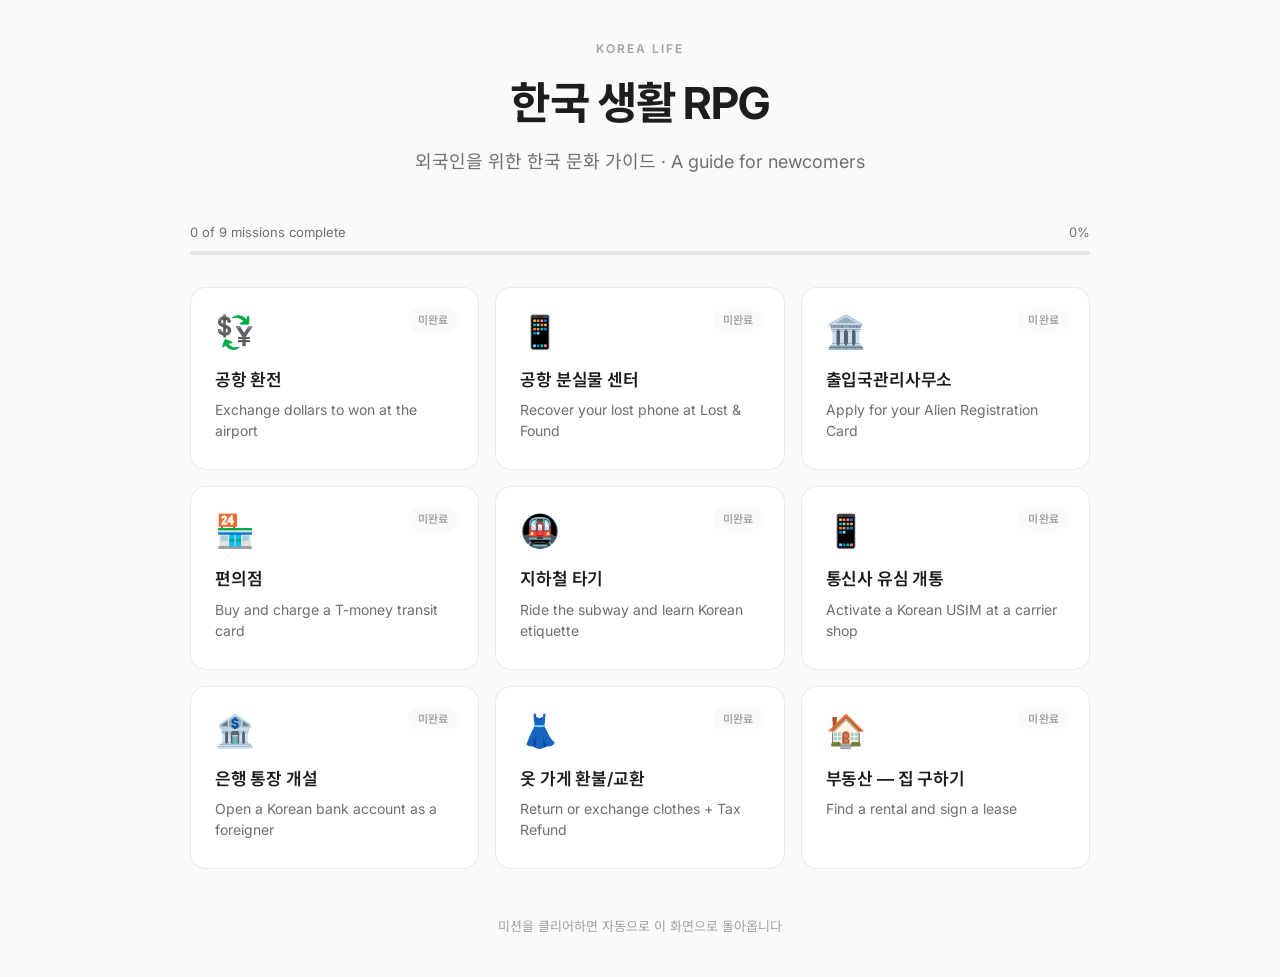
==== index.html @ 2bd55922 "Integrate 5 new scene-based missions + vocabulary screen + in-dialogue tooltips - Add bank, telecom," ====
<!DOCTYPE html>
<html lang="ko">
<head>
<meta charset="UTF-8">
<meta name="viewport" content="width=device-width, initial-scale=1.0">
<title>Korea Life RPG</title>
<link rel="stylesheet" href="style.css">
</head>
<body>

<div class="menu-container">

  <div class="menu-eyebrow">KOREA LIFE</div>
  <h1>한국 생활 RPG</h1>
  <p class="subtitle">외국인을 위한 한국 문화 가이드 · A guide for newcomers</p>

  <div class="progress-bar-wrap">
    <div class="progress-label">
      <span id="progress-text">0 of 9 missions complete</span>
      <span id="progress-percent">0%</span>
    </div>
    <div class="progress-track">
      <div class="progress-fill" id="progress-fill" style="width: 0%"></div>
    </div>
  </div>

  <div class="missions">

    <div class="mission-card" id="card-exchange" onclick="goMission('exchange')">
      <span class="mission-status" id="status-exchange">미완료</span>
      <span class="mission-icon">💱</span>
      <div class="mission-title">공항 환전</div>
      <div class="mission-desc">Exchange dollars to won at the airport</div>
    </div>

    <div class="mission-card" id="card-lostfound" onclick="goMission('lostfound')">
      <span class="mission-status" id="status-lostfound">미완료</span>
      <span class="mission-icon">📱</span>
      <div class="mission-title">공항 분실물 센터</div>
      <div class="mission-desc">Recover your lost phone at Lost & Found</div>
    </div>

    <div class="mission-card" id="card-immigration" onclick="goMission('immigration')">
      <span class="mission-status" id="status-immigration">미완료</span>
      <span class="mission-icon">🏛️</span>
      <div class="mission-title">출입국관리사무소</div>
      <div class="mission-desc">Apply for your Alien Registration Card</div>
    </div>

    <div class="mission-card" id="card-convstore" onclick="goMission('convstore')">
      <span class="mission-status" id="status-convstore">미완료</span>
      <span class="mission-icon">🏪</span>
      <div class="mission-title">편의점</div>
      <div class="mission-desc">Buy and charge a T-money transit card</div>
    </div>

    <div class="mission-card" id="card-subway" onclick="goMission('subway')">
      <span class="mission-status" id="status-subway">미완료</span>
      <span class="mission-icon">🚇</span>
      <div class="mission-title">지하철 타기</div>
      <div class="mission-desc">Ride the subway and learn Korean etiquette</div>
    </div>

    <div class="mission-card" id="card-telecom" onclick="goMission('telecom')">
      <span class="mission-status" id="status-telecom">미완료</span>
      <span class="mission-icon">📱</span>
      <div class="mission-title">통신사 유심 개통</div>
      <div class="mission-desc">Activate a Korean USIM at a carrier shop</div>
    </div>

    <div class="mission-card" id="card-bank" onclick="goMission('bank')">
      <span class="mission-status" id="status-bank">미완료</span>
      <span class="mission-icon">🏦</span>
      <div class="mission-title">은행 통장 개설</div>
      <div class="mission-desc">Open a Korean bank account as a foreigner</div>
    </div>

    <div class="mission-card" id="card-clothing" onclick="goMission('clothing')">
      <span class="mission-status" id="status-clothing">미완료</span>
      <span class="mission-icon">👗</span>
      <div class="mission-title">옷 가게 환불/교환</div>
      <div class="mission-desc">Return or exchange clothes + Tax Refund</div>
    </div>

    <div class="mission-card" id="card-realestate" onclick="goMission('realestate')">
      <span class="mission-status" id="status-realestate">미완료</span>
      <span class="mission-icon">🏠</span>
      <div class="mission-title">부동산 — 집 구하기</div>
      <div class="mission-desc">Find a rental and sign a lease</div>
    </div>

  </div>

  <p class="footer">미션을 클리어하면 자동으로 이 화면으로 돌아옵니다</p>
</div>

<script>
function loadStatus() {
  const missions = ['exchange', 'lostfound', 'immigration', 'convstore', 'subway', 'telecom', 'bank', 'clothing', 'realestate'];
  let done = 0;

  missions.forEach(m => {
    if (localStorage.getItem('cleared_' + m) === 'true') {
      document.getElementById('status-' + m).textContent = '클리어';
      document.getElementById('status-' + m).classList.add('cleared');
      document.getElementById('card-' + m).classList.add('cleared');
      done++;
    }
  });

  const percent = Math.round((done / missions.length) * 100);
  document.getElementById('progress-text').textContent = `${done} of ${missions.length} missions complete`;
  document.getElementById('progress-percent').textContent = `${percent}%`;
  document.getElementById('progress-fill').style.width = percent + '%';
}

function goMission(missionId) {
  window.location.href = `game.html?mission=${missionId}`;
}

loadStatus();
</script>

</body>
</html>
---- style.css ----
/* ===================================================================
   Korea Life RPG — Minimal Design (Apple / Airbnb style)
   =================================================================== */

@import url('https://fonts.googleapis.com/css2?family=Inter:wght@400;500;600;700&family=Noto+Sans+KR:wght@400;500;600;700&display=swap');

* {
  box-sizing: border-box;
  margin: 0;
  padding: 0;
}

:root {
  --bg: #FAFAFA;
  --surface: #FFFFFF;
  --border: rgba(0, 0, 0, 0.08);
  --border-strong: rgba(0, 0, 0, 0.15);
  --text: #1D1D1F;
  --text-muted: #6E6E73;
  --text-subtle: #A1A1A6;
  --accent: #0071E3;
  --success: #34C759;
  --success-bg: #E9F9EE;

  --radius-sm: 10px;
  --radius-md: 16px;
  --radius-lg: 24px;

  --shadow-sm: 0 1px 2px rgba(0, 0, 0, 0.04);
  --shadow-md: 0 2px 8px rgba(0, 0, 0, 0.06);
  --shadow-lg: 0 12px 32px rgba(0, 0, 0, 0.12);
}

body {
  font-family: 'Inter', 'Noto Sans KR', -apple-system, BlinkMacSystemFont, sans-serif;
  background: var(--bg);
  color: var(--text);
  min-height: 100vh;
  -webkit-font-smoothing: antialiased;
  -moz-osx-font-smoothing: grayscale;
  line-height: 1.5;
}

/* ===================================================================
   MENU SCREEN
   =================================================================== */

.menu-container {
  min-height: 100vh;
  display: flex;
  flex-direction: column;
  align-items: center;
  justify-content: center;
  padding: 40px 20px;
  max-width: 1000px;
  margin: 0 auto;
}

.menu-eyebrow {
  font-size: 12px;
  font-weight: 600;
  letter-spacing: 2px;
  color: var(--text-subtle);
  text-transform: uppercase;
  margin-bottom: 12px;
  animation: fadeIn 0.6s ease;
}

h1 {
  font-size: 44px;
  font-weight: 700;
  color: var(--text);
  margin-bottom: 12px;
  letter-spacing: -0.02em;
  text-align: center;
  animation: fadeIn 0.6s ease 0.1s backwards;
}

.subtitle {
  color: var(--text-muted);
  font-size: 18px;
  font-weight: 400;
  margin-bottom: 48px;
  text-align: center;
  animation: fadeIn 0.6s ease 0.2s backwards;
}

@keyframes fadeIn {
  from { opacity: 0; transform: translateY(8px); }
  to { opacity: 1; transform: translateY(0); }
}

.progress-bar-wrap {
  width: 100%;
  max-width: 900px;
  margin-bottom: 32px;
  animation: fadeIn 0.6s ease 0.3s backwards;
}

.progress-label {
  display: flex;
  justify-content: space-between;
  font-size: 13px;
  color: var(--text-muted);
  margin-bottom: 8px;
}

.progress-track {
  width: 100%;
  height: 4px;
  background: var(--border);
  border-radius: 999px;
  overflow: hidden;
}

.progress-fill {
  height: 100%;
  background: var(--text);
  transition: width 0.4s ease;
  border-radius: 999px;
}

.missions {
  display: grid;
  grid-template-columns: repeat(auto-fit, minmax(280px, 1fr));
  gap: 16px;
  width: 100%;
  max-width: 900px;
}

.mission-card {
  background: var(--surface);
  border: 1px solid var(--border);
  border-radius: var(--radius-md);
  padding: 28px 24px;
  cursor: pointer;
  transition: all 0.2s ease;
  position: relative;
  animation: cardIn 0.5s ease backwards;
}

.mission-card:nth-child(1) { animation-delay: 0.40s; }
.mission-card:nth-child(2) { animation-delay: 0.45s; }
.mission-card:nth-child(3) { animation-delay: 0.50s; }
.mission-card:nth-child(4) { animation-delay: 0.55s; }
.mission-card:nth-child(5) { animation-delay: 0.60s; }
.mission-card:nth-child(6) { animation-delay: 0.65s; }
.mission-card:nth-child(7) { animation-delay: 0.70s; }
.mission-card:nth-child(8) { animation-delay: 0.75s; }
.mission-card:nth-child(9) { animation-delay: 0.80s; }

@keyframes cardIn {
  from { opacity: 0; transform: translateY(12px); }
  to { opacity: 1; transform: translateY(0); }
}

.mission-card:hover {
  border-color: var(--border-strong);
  box-shadow: var(--shadow-md);
  transform: translateY(-2px);
}

.mission-card:active {
  transform: translateY(0);
}

.mission-icon {
  font-size: 32px;
  margin-bottom: 20px;
  display: block;
  line-height: 1;
}

.mission-title {
  color: var(--text);
  font-size: 17px;
  font-weight: 600;
  margin-bottom: 6px;
  letter-spacing: -0.01em;
}

.mission-desc {
  color: var(--text-muted);
  font-size: 14px;
  line-height: 1.5;
  font-weight: 400;
}

.mission-status {
  position: absolute;
  top: 20px;
  right: 20px;
  padding: 4px 10px;
  border-radius: 999px;
  font-size: 11px;
  font-weight: 600;
  background: var(--bg);
  color: var(--text-subtle);
  letter-spacing: 0.02em;
}

.mission-status.cleared {
  background: var(--success-bg);
  color: var(--success);
}

.mission-card.cleared {
  border-color: var(--success);
  background: var(--success-bg);
}

.footer {
  color: var(--text-subtle);
  font-size: 13px;
  margin-top: 48px;
  text-align: center;
  font-weight: 400;
}

/* ===================================================================
   GAME SCREEN
   =================================================================== */

#game {
  position: fixed;
  top: 48px; /* clear the mission HUD */
  left: 0;
  right: 0;
  bottom: 0;
  overflow: hidden;
}

#background {
  position: absolute;
  inset: 0;
  background-repeat: no-repeat;
  background-position: center center;
  background-size: cover;
  transition: background-image 0.5s ease;
}

#background::after {
  content: '';
  position: absolute;
  inset: 0;
  background: linear-gradient(to bottom, rgba(0, 0, 0, 0.1) 0%, rgba(0, 0, 0, 0.4) 100%);
  pointer-events: none;
}

#dialogue {
  position: absolute;
  bottom: 40px;
  left: 50%;
  transform: translateX(-50%);
  width: calc(100% - 80px);
  max-width: 780px;
  background: rgba(255, 255, 255, 0.98);
  backdrop-filter: blur(20px);
  -webkit-backdrop-filter: blur(20px);
  color: var(--text);
  padding: 28px 32px;
  border-radius: var(--radius-md);
  box-shadow: var(--shadow-lg);
  animation: slideUp 0.4s cubic-bezier(0.16, 1, 0.3, 1);
  z-index: 10;
}

@keyframes slideUp {
  from { opacity: 0; transform: translateX(-50%) translateY(20px); }
  to { opacity: 1; transform: translateX(-50%) translateY(0); }
}

#text {
  margin-bottom: 20px;
  font-size: 17px;
  font-weight: 500;
  min-height: 48px;
  white-space: pre-line;
  word-break: keep-all;
  line-height: 1.6;
  color: var(--text);
  letter-spacing: -0.01em;
  cursor: pointer;
}

#choices {
  display: flex;
  flex-direction: column;
  gap: 8px;
}

button {
  padding: 14px 20px;
  background: var(--surface);
  color: var(--text);
  border: 1px solid var(--border);
  cursor: pointer;
  border-radius: var(--radius-sm);
  font-size: 15px;
  font-weight: 500;
  font-family: inherit;
  transition: all 0.15s ease;
  text-align: left;
  width: 100%;
  letter-spacing: -0.01em;
  word-break: keep-all;
  line-height: 1.5;
}

button:hover {
  background: var(--bg);
  border-color: var(--border-strong);
}

button:active {
  transform: scale(0.99);
}

#choices button:last-child {
  background: var(--text);
  color: var(--surface);
  border-color: var(--text);
}

#choices button:last-child:hover {
  background: #000;
}

#hint {
  font-size: 13px;
  color: var(--text-subtle);
  text-align: right;
  display: none;
  margin-top: 12px;
  font-weight: 400;
}

/* ===================================================================
   IN-DIALOGUE WORD TOOLTIPS
   =================================================================== */

.word-tip {
  color: var(--accent);
  text-decoration: underline dotted var(--accent);
  text-underline-offset: 3px;
  cursor: pointer;
  position: relative;
  display: inline;
  border-radius: 3px;
  transition: background 0.1s ease;
}

.word-tip:hover,
.word-tip.active {
  background: rgba(0, 113, 227, 0.08);
}

.word-tip::after {
  content: attr(data-en);
  position: absolute;
  bottom: calc(100% + 8px);
  left: 50%;
  transform: translateX(-50%);
  background: #1D1D1F;
  color: #fff;
  padding: 6px 12px;
  border-radius: 8px;
  font-size: 12px;
  font-weight: 500;
  font-style: normal;
  white-space: nowrap;
  pointer-events: none;
  opacity: 0;
  transition: opacity 0.15s ease, transform 0.15s ease;
  transform: translateX(-50%) translateY(4px);
  z-index: 30;
  box-shadow: 0 4px 12px rgba(0,0,0,0.25);
}

.word-tip::before {
  content: '';
  position: absolute;
  bottom: calc(100% + 2px);
  left: 50%;
  transform: translateX(-50%);
  border: 5px solid transparent;
  border-top-color: #1D1D1F;
  pointer-events: none;
  opacity: 0;
  transition: opacity 0.15s ease;
  z-index: 30;
}

.word-tip.active::after,
.word-tip.active::before {
  opacity: 1;
  transform: translateX(-50%) translateY(0);
}

/* ===================================================================
   MISSION HUD
   =================================================================== */

#mission-hud {
  position: fixed;
  top: 0;
  left: 0;
  right: 0;
  height: 48px;
  background: rgba(0, 0, 0, 0.75);
  backdrop-filter: blur(16px);
  -webkit-backdrop-filter: blur(16px);
  display: flex;
  align-items: center;
  gap: 0;
  padding: 0 16px;
  z-index: 40;
  border-bottom: 1px solid rgba(255, 255, 255, 0.08);
}

#hud-title {
  flex: 1;
  text-align: center;
  color: rgba(255, 255, 255, 0.92);
  font-size: 14px;
  font-weight: 600;
  letter-spacing: -0.01em;
  white-space: nowrap;
  overflow: hidden;
  text-overflow: ellipsis;
  pointer-events: none;
}

.hud-spacer {
  width: 72px; /* mirrors back-btn width so title stays centered */
}

/* ===================================================================
   BACK BUTTON (inside HUD)
   =================================================================== */

#back-btn {
  padding: 7px 14px;
  background: rgba(255, 255, 255, 0.1);
  color: rgba(255, 255, 255, 0.85);
  border: 1px solid rgba(255, 255, 255, 0.15);
  border-radius: var(--radius-sm);
  cursor: pointer;
  font-size: 13px;
  font-weight: 500;
  z-index: 50;
  transition: all 0.15s ease;
  width: auto;
  white-space: nowrap;
  flex-shrink: 0;
}

#back-btn:hover {
  background: rgba(255, 255, 255, 0.18);
  transform: none;
}

/* ===================================================================
   VOCABULARY SCREEN
   =================================================================== */

#vocab-screen {
  position: fixed;
  inset: 0;
  background: rgba(10, 10, 20, 0.92);
  backdrop-filter: blur(12px);
  -webkit-backdrop-filter: blur(12px);
  display: none;
  justify-content: center;
  align-items: center;
  z-index: 200;
  padding: 20px;
  animation: overlayFade 0.3s ease;
}

#vocab-panel {
  background: var(--surface);
  border-radius: var(--radius-lg);
  padding: 36px 40px 32px;
  width: 100%;
  max-width: 680px;
  max-height: 90vh;
  overflow-y: auto;
  box-shadow: 0 32px 64px rgba(0, 0, 0, 0.5);
  animation: popIn 0.35s cubic-bezier(0.16, 1, 0.3, 1);
  display: flex;
  flex-direction: column;
  gap: 0;
}

.vocab-eyebrow {
  font-size: 11px;
  font-weight: 600;
  letter-spacing: 2px;
  text-transform: uppercase;
  color: var(--text-subtle);
  margin-bottom: 8px;
}

.vocab-heading {
  font-size: 22px;
  font-weight: 700;
  color: var(--text);
  letter-spacing: -0.02em;
  margin-bottom: 6px;
}

.vocab-hint {
  font-size: 13px;
  color: var(--text-muted);
  margin-bottom: 24px;
  line-height: 1.5;
}

#vocab-grid {
  display: grid;
  grid-template-columns: repeat(auto-fill, minmax(180px, 1fr));
  gap: 10px;
  margin-bottom: 28px;
}

.vocab-card {
  background: var(--bg);
  border: 1.5px solid var(--border);
  border-radius: var(--radius-sm);
  padding: 16px 14px;
  cursor: pointer;
  transition: all 0.2s ease;
  display: flex;
  flex-direction: column;
  gap: 4px;
  position: relative;
  user-select: none;
}

.vocab-card:hover {
  border-color: var(--border-strong);
  box-shadow: var(--shadow-sm);
}

.vocab-card.revealed {
  border-color: var(--accent);
  background: #EFF6FF;
}

.vocab-kr {
  font-size: 18px;
  font-weight: 700;
  color: var(--text);
  letter-spacing: -0.01em;
  line-height: 1.2;
}

.vocab-rom {
  font-size: 11px;
  color: var(--text-subtle);
  font-style: italic;
  line-height: 1.3;
}

.vocab-divider {
  display: block;
  height: 1px;
  background: var(--border);
  margin: 8px 0 4px;
  transition: background 0.2s ease;
}

.vocab-card.revealed .vocab-divider {
  background: rgba(0, 113, 227, 0.2);
}

.vocab-en {
  font-size: 13px;
  color: var(--text-muted);
  font-weight: 500;
  line-height: 1.4;
  max-height: 0;
  overflow: hidden;
  opacity: 0;
  transition: max-height 0.3s ease, opacity 0.25s ease;
}

.vocab-card.revealed .vocab-en {
  max-height: 60px;
  opacity: 1;
  color: var(--accent);
}

#vocab-start-btn {
  width: 100%;
  padding: 16px 24px;
  background: var(--text);
  color: var(--surface);
  border: none;
  border-radius: var(--radius-sm);
  font-size: 16px;
  font-weight: 600;
  cursor: pointer;
  text-align: center;
  letter-spacing: -0.01em;
  transition: all 0.15s ease;
}

#vocab-start-btn:hover {
  background: #000;
  transform: none;
}

/* ===================================================================
   MISSION COMPLETE POPUP
   =================================================================== */

#missionComplete {
  position: fixed;
  inset: 0;
  background: rgba(0, 0, 0, 0.5);
  backdrop-filter: blur(8px);
  -webkit-backdrop-filter: blur(8px);
  display: none;
  justify-content: center;
  align-items: center;
  z-index: 999;
  animation: overlayFade 0.3s ease;
}

@keyframes overlayFade {
  from { opacity: 0; }
  to { opacity: 1; }
}

.popup-box {
  background: var(--surface);
  color: var(--text);
  padding: 40px 48px;
  border-radius: var(--radius-lg);
  text-align: center;
  box-shadow: var(--shadow-lg);
  max-width: 420px;
  width: 90%;
  animation: popIn 0.4s cubic-bezier(0.16, 1, 0.3, 1);
}

@keyframes popIn {
  from { opacity: 0; transform: scale(0.9); }
  to { opacity: 1; transform: scale(1); }
}

.popup-box h2 {
  font-size: 28px;
  font-weight: 700;
  margin: 0 0 12px;
  color: var(--text);
  letter-spacing: -0.02em;
}

.popup-box p {
  font-size: 15px;
  margin: 8px 0;
  color: var(--text-muted);
  line-height: 1.6;
  font-weight: 400;
}

.popup-box p:last-of-type {
  font-size: 13px;
  color: var(--text-subtle);
  margin-top: 24px;
}

/* ===================================================================
   CHATBOT
   =================================================================== */

#chatbot-toggle {
  position: fixed;
  bottom: 24px;
  right: 24px;
  width: 56px;
  height: 56px;
  border-radius: 50%;
  background: var(--text);
  border: none;
  cursor: pointer;
  z-index: 100;
  display: flex;
  align-items: center;
  justify-content: center;
  font-size: 22px;
  color: white;
  box-shadow: var(--shadow-md);
  transition: all 0.2s ease;
  padding: 0;
}

#chatbot-toggle:hover {
  transform: scale(1.05);
  box-shadow: var(--shadow-lg);
  background: #000;
}

#chatbot-panel {
  position: fixed;
  bottom: 92px;
  right: 24px;
  width: 380px;
  max-width: calc(100vw - 40px);
  height: 540px;
  max-height: calc(100vh - 140px);
  background: var(--surface);
  border-radius: var(--radius-md);
  border: 1px solid var(--border);
  box-shadow: var(--shadow-lg);
  display: none;
  flex-direction: column;
  z-index: 100;
  overflow: hidden;
  animation: panelIn 0.25s cubic-bezier(0.16, 1, 0.3, 1);
}

#chatbot-panel.open {
  display: flex;
}

@keyframes panelIn {
  from { opacity: 0; transform: translateY(10px) scale(0.98); }
  to { opacity: 1; transform: translateY(0) scale(1); }
}

#chatbot-header {
  background: var(--surface);
  color: var(--text);
  padding: 16px 20px;
  font-weight: 600;
  font-size: 15px;
  display: flex;
  justify-content: space-between;
  align-items: center;
  border-bottom: 1px solid var(--border);
  letter-spacing: -0.01em;
}

#chatbot-close {
  background: transparent;
  border: none;
  color: var(--text-muted);
  font-size: 20px;
  cursor: pointer;
  padding: 0;
  width: 28px;
  height: 28px;
  border-radius: 6px;
  display: flex;
  align-items: center;
  justify-content: center;
  line-height: 1;
  transition: background 0.15s ease;
}

#chatbot-close:hover {
  background: var(--bg);
  transform: none;
}

#chatbot-messages {
  flex: 1;
  overflow-y: auto;
  padding: 16px;
  display: flex;
  flex-direction: column;
  gap: 12px;
  background: var(--bg);
}

.chat-msg {
  padding: 10px 14px;
  border-radius: 14px;
  max-width: 85%;
  font-size: 14px;
  line-height: 1.55;
  word-wrap: break-word;
  word-break: keep-all;
  animation: msgIn 0.2s ease;
  letter-spacing: -0.005em;
}

@keyframes msgIn {
  from { opacity: 0; transform: translateY(4px); }
  to { opacity: 1; transform: translateY(0); }
}

.chat-msg.user {
  background: var(--text);
  color: var(--surface);
  align-self: flex-end;
  border-bottom-right-radius: 4px;
}

.chat-msg.bot {
  background: var(--surface);
  color: var(--text);
  align-self: flex-start;
  border: 1px solid var(--border);
  border-bottom-left-radius: 4px;
  white-space: pre-wrap;
}

.chat-msg.bot strong {
  font-weight: 600;
}

.chat-msg.bot em {
  font-style: italic;
}

.chat-msg.bot code {
  background: var(--bg);
  padding: 2px 6px;
  border-radius: 4px;
  font-size: 13px;
  font-family: ui-monospace, 'SF Mono', Menlo, monospace;
}

.chat-msg.typing {
  color: var(--text-subtle);
  font-style: italic;
}

#chatbot-input-wrap {
  display: flex;
  gap: 8px;
  padding: 12px;
  background: var(--surface);
  border-top: 1px solid var(--border);
}

#chatbot-input {
  flex: 1;
  padding: 10px 14px;
  border: 1px solid var(--border);
  border-radius: 20px;
  font-size: 14px;
  font-family: inherit;
  outline: none;
  transition: border-color 0.15s;
  color: var(--text);
  background: var(--bg);
}

#chatbot-input:focus {
  border-color: var(--text);
  background: var(--surface);
}

#chatbot-send {
  padding: 0 18px;
  background: var(--text);
  color: var(--surface);
  border: none;
  border-radius: 20px;
  cursor: pointer;
  font-weight: 500;
  font-size: 14px;
  width: auto;
  letter-spacing: -0.01em;
}

#chatbot-send:hover {
  background: #000;
  transform: none;
}

#chatbot-send:disabled {
  opacity: 0.4;
  cursor: not-allowed;
}

/* ===================================================================
   RESPONSIVE
   =================================================================== */

@media (max-width: 640px) {
  h1 { font-size: 32px; }
  .subtitle { font-size: 16px; margin-bottom: 32px; }
  .missions { grid-template-columns: 1fr; }
  .mission-card { padding: 24px 20px; }

  #game { top: 44px; }
  #mission-hud { height: 44px; }
  #hud-title { font-size: 13px; }

  #dialogue {
    bottom: 20px;
    width: calc(100% - 32px);
    padding: 20px;
  }

  #text { font-size: 15px; }
  button { padding: 12px 16px; font-size: 14px; }

  .popup-box { padding: 32px 24px; }
  .popup-box h2 { font-size: 24px; }

  #vocab-panel { padding: 28px 20px 24px; }
  #vocab-grid { grid-template-columns: repeat(2, 1fr); gap: 8px; }
  .vocab-heading { font-size: 18px; }

  #chatbot-panel {
    width: calc(100vw - 24px);
    right: 12px;
    bottom: 88px;
    height: 480px;
  }

  #chatbot-toggle {
    width: 52px;
    height: 52px;
    bottom: 20px;
    right: 20px;
    font-size: 20px;
  }
}
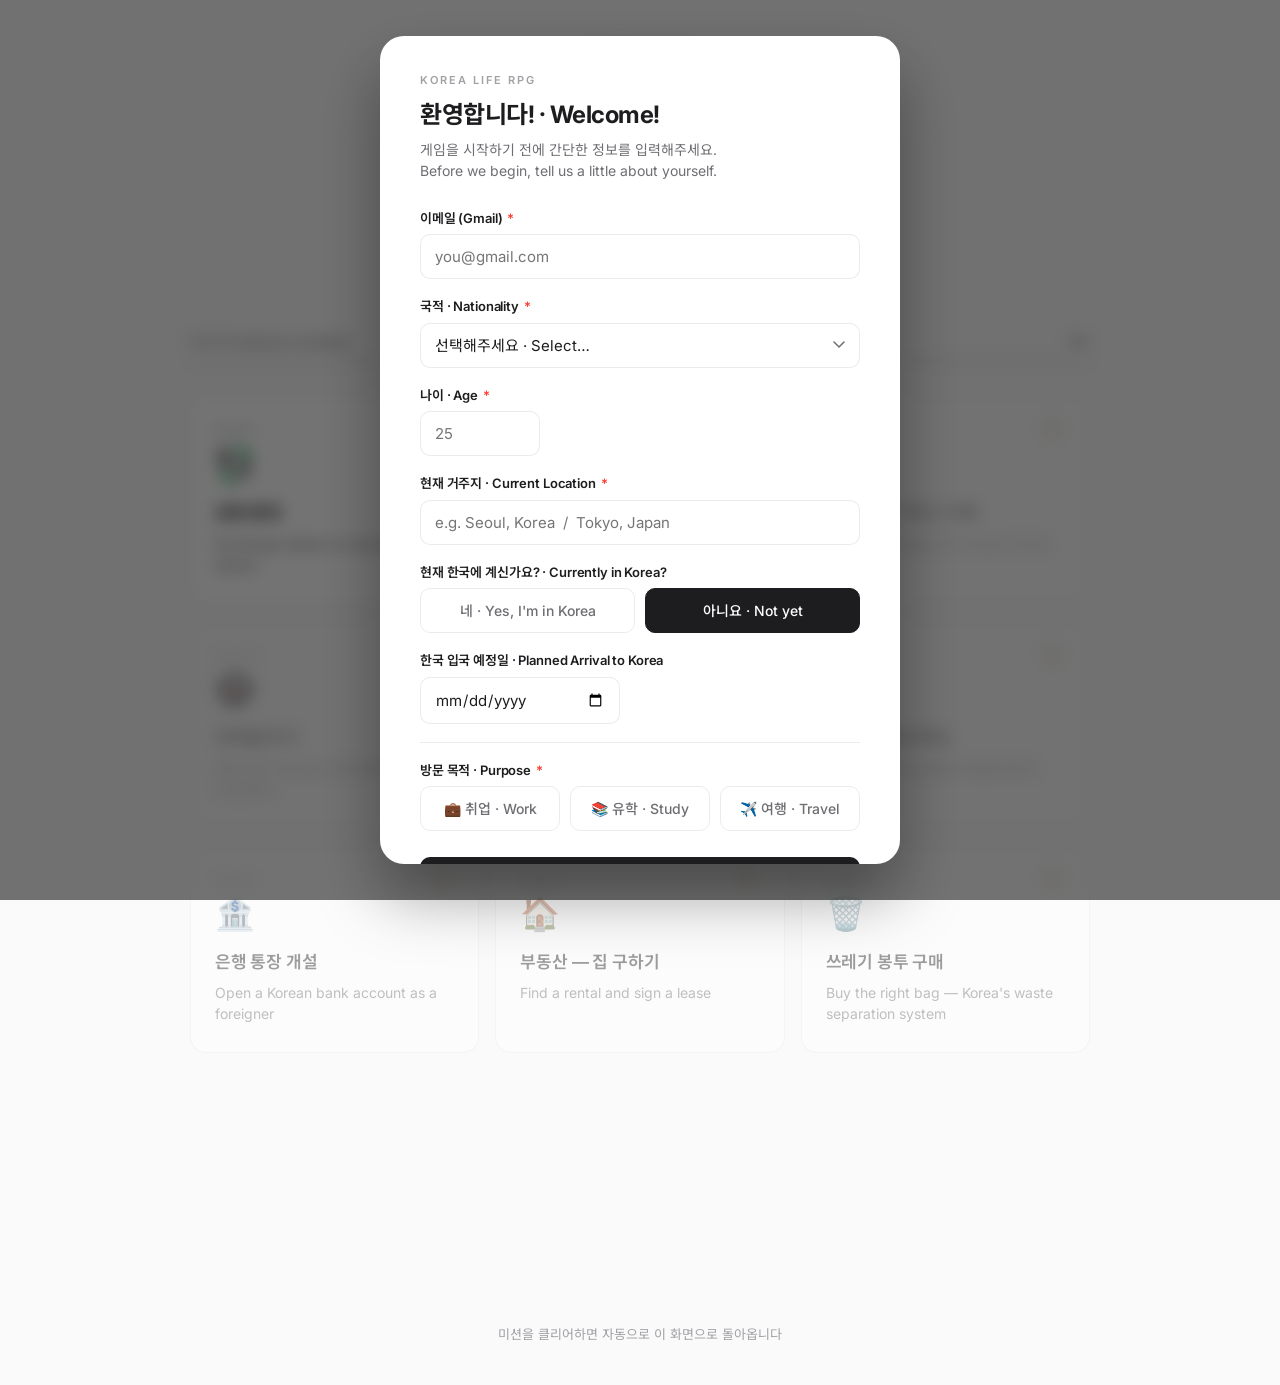
==== commit 4461c1c8: "Add 3 new missions, user profile, mode toggle, mobile image fixes - Add hospital, pharmacy, garbage " ====
--- a/index.html
+++ b/index.html
@@ -14,6 +14,13 @@
   <h1>한국 생활 RPG</h1>
   <p class="subtitle">외국인을 위한 한국 문화 가이드 · A guide for newcomers</p>
 
+  <!-- Visit mode toggle -->
+  <div class="mode-toggle">
+    <button class="mode-btn" data-mode="short" onclick="setMode('short')">✈️ 단기 방문</button>
+    <button class="mode-btn" data-mode="long" onclick="setMode('long')">🏠 장기 거주</button>
+  </div>
+  <p id="mode-desc" class="mode-desc"></p>
+
   <div class="progress-bar-wrap">
     <div class="progress-label">
       <span id="progress-text">0 of 9 missions complete</span>
@@ -26,99 +33,416 @@
 
   <div class="missions">
 
-    <div class="mission-card" id="card-exchange" onclick="goMission('exchange')">
+    <div class="mission-card" id="card-exchange">
       <span class="mission-status" id="status-exchange">미완료</span>
       <span class="mission-icon">💱</span>
       <div class="mission-title">공항 환전</div>
       <div class="mission-desc">Exchange dollars to won at the airport</div>
     </div>
 
-    <div class="mission-card" id="card-lostfound" onclick="goMission('lostfound')">
+    <div class="mission-card" id="card-lostfound">
       <span class="mission-status" id="status-lostfound">미완료</span>
-      <span class="mission-icon">📱</span>
+      <span class="mission-icon">🔍</span>
       <div class="mission-title">공항 분실물 센터</div>
       <div class="mission-desc">Recover your lost phone at Lost & Found</div>
     </div>
 
-    <div class="mission-card" id="card-immigration" onclick="goMission('immigration')">
+    <div class="mission-card" id="card-convstore">
+      <span class="mission-status" id="status-convstore">미완료</span>
+      <span class="mission-icon">🏪</span>
+      <div class="mission-title">편의점 — T머니 구매</div>
+      <div class="mission-desc">Buy and charge a T-money transit card</div>
+    </div>
+
+    <div class="mission-card" id="card-subway">
+      <span class="mission-status" id="status-subway">미완료</span>
+      <span class="mission-icon">🚇</span>
+      <div class="mission-title">지하철 타기</div>
+      <div class="mission-desc">Ride the subway and learn Korean etiquette</div>
+    </div>
+
+    <div class="mission-card" id="card-telecom">
+      <span class="mission-status" id="status-telecom">미완료</span>
+      <span class="mission-icon">📱</span>
+      <div class="mission-title">통신사 유심 개통</div>
+      <div class="mission-desc">Activate a Korean USIM at a carrier shop</div>
+    </div>
+
+    <div class="mission-card" id="card-immigration">
       <span class="mission-status" id="status-immigration">미완료</span>
       <span class="mission-icon">🏛️</span>
       <div class="mission-title">출입국관리사무소</div>
       <div class="mission-desc">Apply for your Alien Registration Card</div>
     </div>
 
-    <div class="mission-card" id="card-convstore" onclick="goMission('convstore')">
-      <span class="mission-status" id="status-convstore">미완료</span>
-      <span class="mission-icon">🏪</span>
-      <div class="mission-title">편의점</div>
-      <div class="mission-desc">Buy and charge a T-money transit card</div>
-    </div>
-
-    <div class="mission-card" id="card-subway" onclick="goMission('subway')">
-      <span class="mission-status" id="status-subway">미완료</span>
-      <span class="mission-icon">🚇</span>
-      <div class="mission-title">지하철 타기</div>
-      <div class="mission-desc">Ride the subway and learn Korean etiquette</div>
-    </div>
-
-    <div class="mission-card" id="card-telecom" onclick="goMission('telecom')">
-      <span class="mission-status" id="status-telecom">미완료</span>
-      <span class="mission-icon">📱</span>
-      <div class="mission-title">통신사 유심 개통</div>
-      <div class="mission-desc">Activate a Korean USIM at a carrier shop</div>
-    </div>
-
-    <div class="mission-card" id="card-bank" onclick="goMission('bank')">
+    <div class="mission-card" id="card-bank">
       <span class="mission-status" id="status-bank">미완료</span>
       <span class="mission-icon">🏦</span>
       <div class="mission-title">은행 통장 개설</div>
       <div class="mission-desc">Open a Korean bank account as a foreigner</div>
     </div>
 
-    <div class="mission-card" id="card-clothing" onclick="goMission('clothing')">
+    <div class="mission-card" id="card-realestate">
+      <span class="mission-status" id="status-realestate">미완료</span>
+      <span class="mission-icon">🏠</span>
+      <div class="mission-title">부동산 — 집 구하기</div>
+      <div class="mission-desc">Find a rental and sign a lease</div>
+    </div>
+
+    <div class="mission-card" id="card-garbage">
+      <span class="mission-status" id="status-garbage">미완료</span>
+      <span class="mission-icon">🗑️</span>
+      <div class="mission-title">쓰레기 봉투 구매</div>
+      <div class="mission-desc">Buy the right bag — Korea's waste separation system</div>
+    </div>
+
+    <div class="mission-card" id="card-hospital">
+      <span class="mission-status" id="status-hospital">미완료</span>
+      <span class="mission-icon">🏥</span>
+      <div class="mission-title">병원 진료 받기</div>
+      <div class="mission-desc">Visit a hospital and get a prescription as a foreigner</div>
+    </div>
+
+    <div class="mission-card" id="card-pharmacy">
+      <span class="mission-status" id="status-pharmacy">미완료</span>
+      <span class="mission-icon">💊</span>
+      <div class="mission-title">약국에서 약 구매</div>
+      <div class="mission-desc">Pick up medicine with or without a prescription</div>
+    </div>
+
+    <div class="mission-card" id="card-clothing">
       <span class="mission-status" id="status-clothing">미완료</span>
       <span class="mission-icon">👗</span>
       <div class="mission-title">옷 가게 환불/교환</div>
       <div class="mission-desc">Return or exchange clothes + Tax Refund</div>
     </div>
 
-    <div class="mission-card" id="card-realestate" onclick="goMission('realestate')">
-      <span class="mission-status" id="status-realestate">미완료</span>
-      <span class="mission-icon">🏠</span>
-      <div class="mission-title">부동산 — 집 구하기</div>
-      <div class="mission-desc">Find a rental and sign a lease</div>
-    </div>
-
   </div>
 
   <p class="footer">미션을 클리어하면 자동으로 이 화면으로 돌아옵니다</p>
 </div>
 
+<div id="locked-toast"></div>
+
+<!-- Profile edit button (visible after registration) -->
+<button id="profile-btn" onclick="openProfileModal(false)">👤 내 프로필</button>
+
+<!-- User profile registration modal -->
+<div id="profile-overlay">
+  <div id="profile-panel">
+    <div class="profile-eyebrow">KOREA LIFE RPG</div>
+    <h2 class="profile-heading">환영합니다! · Welcome!</h2>
+    <p class="profile-subheading">게임을 시작하기 전에 간단한 정보를 입력해주세요.<br>Before we begin, tell us a little about yourself.</p>
+
+    <form id="profile-form" novalidate>
+
+      <div class="form-group">
+        <label class="form-label" for="f-email">이메일 (Gmail) <span class="form-required">*</span></label>
+        <input class="form-input" type="email" id="f-email" placeholder="you@gmail.com" autocomplete="email">
+        <div class="profile-error-msg" id="err-email">유효한 이메일을 입력해주세요.</div>
+      </div>
+
+      <div class="form-group">
+        <label class="form-label" for="f-nationality">국적 · Nationality <span class="form-required">*</span></label>
+        <select class="form-select" id="f-nationality">
+          <option value="">선택해주세요 · Select…</option>
+          <option>China</option>
+          <option>Japan</option>
+          <option>Vietnam</option>
+          <option>Philippines</option>
+          <option>Indonesia</option>
+          <option>Thailand</option>
+          <option>Mongolia</option>
+          <option>Uzbekistan</option>
+          <option>Kazakhstan</option>
+          <option>Russia</option>
+          <option>United States</option>
+          <option>United Kingdom</option>
+          <option>France</option>
+          <option>Germany</option>
+          <option>India</option>
+          <option>Bangladesh</option>
+          <option>Nepal</option>
+          <option>Myanmar</option>
+          <option>Cambodia</option>
+          <option>Other</option>
+        </select>
+        <div class="profile-error-msg" id="err-nationality">국적을 선택해주세요.</div>
+      </div>
+
+      <div class="form-group">
+        <label class="form-label" for="f-age">나이 · Age <span class="form-required">*</span></label>
+        <input class="form-input" type="number" id="f-age" placeholder="25" min="10" max="100" style="max-width:120px">
+        <div class="profile-error-msg" id="err-age">유효한 나이를 입력해주세요.</div>
+      </div>
+
+      <div class="form-group">
+        <label class="form-label" for="f-location">현재 거주지 · Current Location <span class="form-required">*</span></label>
+        <input class="form-input" type="text" id="f-location" placeholder="e.g. Seoul, Korea  /  Tokyo, Japan">
+        <div class="profile-error-msg" id="err-location">거주지를 입력해주세요.</div>
+      </div>
+
+      <div class="form-group">
+        <label class="form-label">현재 한국에 계신가요? · Currently in Korea?</label>
+        <div class="form-radio-group">
+          <div class="radio-option">
+            <input type="radio" name="in-korea" id="r-yes" value="yes">
+            <label for="r-yes">네 · Yes, I'm in Korea</label>
+          </div>
+          <div class="radio-option">
+            <input type="radio" name="in-korea" id="r-no" value="no" checked>
+            <label for="r-no">아니요 · Not yet</label>
+          </div>
+        </div>
+      </div>
+
+      <div class="form-group" id="arrival-group">
+        <label class="form-label" for="f-arrival">한국 입국 예정일 · Planned Arrival to Korea</label>
+        <input class="form-input" type="date" id="f-arrival" style="max-width:200px">
+      </div>
+
+      <div class="form-divider"></div>
+
+      <div class="form-group">
+        <label class="form-label">방문 목적 · Purpose <span class="form-required">*</span></label>
+        <div class="form-radio-group">
+          <div class="radio-option">
+            <input type="radio" name="purpose" id="p-work" value="work">
+            <label for="p-work">💼 취업 · Work</label>
+          </div>
+          <div class="radio-option">
+            <input type="radio" name="purpose" id="p-study" value="study">
+            <label for="p-study">📚 유학 · Study</label>
+          </div>
+          <div class="radio-option">
+            <input type="radio" name="purpose" id="p-travel" value="travel">
+            <label for="p-travel">✈️ 여행 · Travel</label>
+          </div>
+        </div>
+        <div class="profile-error-msg" id="err-purpose">목적을 선택해주세요.</div>
+      </div>
+
+      <button type="submit" id="profile-submit">저장하고 시작하기 · Save &amp; Start →</button>
+
+    </form>
+  </div>
+</div>
+
 <script>
-function loadStatus() {
-  const missions = ['exchange', 'lostfound', 'immigration', 'convstore', 'subway', 'telecom', 'bank', 'clothing', 'realestate'];
-  let done = 0;
-
-  missions.forEach(m => {
-    if (localStorage.getItem('cleared_' + m) === 'true') {
-      document.getElementById('status-' + m).textContent = '클리어';
-      document.getElementById('status-' + m).classList.add('cleared');
-      document.getElementById('card-' + m).classList.add('cleared');
-      done++;
-    }
-  });
-
-  const percent = Math.round((done / missions.length) * 100);
-  document.getElementById('progress-text').textContent = `${done} of ${missions.length} missions complete`;
-  document.getElementById('progress-percent').textContent = `${percent}%`;
-  document.getElementById('progress-fill').style.width = percent + '%';
+// ---- Mode system ----
+const MODE_KEY = 'visit_mode';
+
+const MODE_CONFIG = {
+  short: {
+    sublabel: '단기 여행자 코스 · 7 missions — Airport → Shopping',
+    missions: ['exchange', 'lostfound', 'convstore', 'subway', 'hospital', 'pharmacy', 'clothing']
+  },
+  long: {
+    sublabel: '장기 거주자 코스 · 12 missions — Airport → Home',
+    missions: ['exchange', 'lostfound', 'convstore', 'subway', 'telecom', 'immigration', 'bank', 'realestate', 'garbage', 'hospital', 'pharmacy', 'clothing']
+  }
+};
+
+const MISSION_NAMES = {
+  exchange: '공항 환전', lostfound: '분실물 센터', convstore: '편의점',
+  subway: '지하철', telecom: '통신사', immigration: '출입국사무소',
+  bank: '은행', realestate: '부동산', garbage: '쓰레기 봉투',
+  hospital: '병원', pharmacy: '약국', clothing: '옷 가게'
+};
+
+const ALL_MISSIONS = ['exchange', 'lostfound', 'convstore', 'subway', 'telecom', 'immigration', 'bank', 'realestate', 'garbage', 'hospital', 'pharmacy', 'clothing'];
+
+function getCurrentMode() {
+  return localStorage.getItem(MODE_KEY) || 'long';
+}
+
+function setMode(mode) {
+  localStorage.setItem(MODE_KEY, mode);
+  renderMissions();
 }
 
 function goMission(missionId) {
   window.location.href = `game.html?mission=${missionId}`;
 }
 
-loadStatus();
+function showLockedMsg(missionId, prevMission) {
+  const toast = document.getElementById('locked-toast');
+  toast.textContent = `먼저 "${MISSION_NAMES[prevMission]}"을(를) 완료하세요 · Complete the previous step first`;
+  toast.classList.add('visible');
+  clearTimeout(toast._timer);
+  toast._timer = setTimeout(() => toast.classList.remove('visible'), 2500);
+}
+
+function renderMissions() {
+  const mode = getCurrentMode();
+  const config = MODE_CONFIG[mode];
+
+  // Update mode button states and description
+  document.querySelectorAll('.mode-btn').forEach(btn => {
+    btn.classList.toggle('active', btn.dataset.mode === mode);
+  });
+  const modeDesc = document.getElementById('mode-desc');
+  if (modeDesc) modeDesc.textContent = config.sublabel;
+
+  // Reset all cards to hidden/neutral state
+  ALL_MISSIONS.forEach(m => {
+    const card   = document.getElementById('card-' + m);
+    const status = document.getElementById('status-' + m);
+    if (card)   { card.style.display = 'none'; card.classList.remove('locked', 'cleared'); card.onclick = null; }
+    if (status) { status.textContent = '미완료'; status.classList.remove('cleared'); }
+  });
+
+  // Show and configure cards for current mode, in step order
+  let stepNum = 1;
+  let done    = 0;
+
+  config.missions.forEach((m, idx) => {
+    const card   = document.getElementById('card-' + m);
+    const status = document.getElementById('status-' + m);
+    if (!card) return;
+
+    card.style.display = '';
+
+    const isCleared  = localStorage.getItem('cleared_' + m) === 'true';
+    const prevId     = idx > 0 ? config.missions[idx - 1] : null;
+    const prevDone   = !prevId || localStorage.getItem('cleared_' + prevId) === 'true';
+    const isLocked   = !isCleared && !prevDone;
+
+    if (isCleared) {
+      done++;
+      card.classList.add('cleared');
+      if (status) { status.textContent = '클리어'; status.classList.add('cleared'); }
+    } else if (isLocked) {
+      card.classList.add('locked');
+      if (status) status.textContent = '🔒';
+    }
+
+    card.onclick = isLocked ? () => showLockedMsg(m, prevId) : () => goMission(m);
+
+    // Step number badge
+    let badge = card.querySelector('.step-badge');
+    if (!badge) {
+      badge = document.createElement('span');
+      badge.className = 'step-badge';
+      card.insertBefore(badge, card.firstChild);
+    }
+    badge.textContent = `STEP ${stepNum++}`;
+  });
+
+  // Progress bar (only current mode missions count)
+  const total   = config.missions.length;
+  const percent = Math.round((done / total) * 100);
+  document.getElementById('progress-text').textContent    = `${done} of ${total} missions complete`;
+  document.getElementById('progress-percent').textContent = `${percent}%`;
+  document.getElementById('progress-fill').style.width    = percent + '%';
+}
+
+// ---- User profile ----
+const PROFILE_KEY = 'user_profile';
+
+function getUserProfile() {
+  try { return JSON.parse(localStorage.getItem(PROFILE_KEY)); }
+  catch { return null; }
+}
+
+function saveUserProfile(data) {
+  localStorage.setItem(PROFILE_KEY, JSON.stringify(data));
+}
+
+function openProfileModal(isFirstVisit) {
+  const overlay = document.getElementById('profile-overlay');
+  overlay.classList.add('active');
+
+  const profile = getUserProfile();
+  if (profile) {
+    document.getElementById('f-email').value      = profile.email      || '';
+    document.getElementById('f-nationality').value = profile.nationality || '';
+    document.getElementById('f-age').value         = profile.age         || '';
+    document.getElementById('f-location').value    = profile.location    || '';
+    document.getElementById('f-arrival').value     = profile.plannedArrival || '';
+
+    const inKoreaVal = profile.inKorea ? 'yes' : 'no';
+    const inKoreaRadio = document.querySelector(`input[name="in-korea"][value="${inKoreaVal}"]`);
+    if (inKoreaRadio) inKoreaRadio.checked = true;
+
+    if (profile.purpose) {
+      const purposeRadio = document.querySelector(`input[name="purpose"][value="${profile.purpose}"]`);
+      if (purposeRadio) purposeRadio.checked = true;
+    }
+
+    toggleArrivalField();
+    if (!isFirstVisit) {
+      document.getElementById('profile-submit').textContent = '저장하기 · Save';
+    }
+  }
+}
+
+function toggleArrivalField() {
+  const inKorea = document.querySelector('input[name="in-korea"]:checked')?.value === 'yes';
+  const group = document.getElementById('arrival-group');
+  group.style.maxHeight = inKorea ? '0' : '80px';
+  group.style.opacity   = inKorea ? '0' : '1';
+}
+
+function validateAndSave(e) {
+  e.preventDefault();
+  let valid = true;
+
+  const email       = document.getElementById('f-email').value.trim();
+  const nationality = document.getElementById('f-nationality').value;
+  const age         = parseInt(document.getElementById('f-age').value, 10);
+  const location    = document.getElementById('f-location').value.trim();
+  const inKorea     = document.querySelector('input[name="in-korea"]:checked')?.value === 'yes';
+  const arrival     = document.getElementById('f-arrival').value;
+  const purpose     = document.querySelector('input[name="purpose"]:checked')?.value;
+
+  const setErr = (id, show) => {
+    document.getElementById(id).style.display = show ? 'block' : 'none';
+    document.getElementById(id.replace('err-', 'f-'))?.classList.toggle('error', show);
+  };
+
+  const emailOk = /^[^\s@]+@[^\s@]+\.[^\s@]+$/.test(email);
+  setErr('err-email',       !emailOk);       if (!emailOk) valid = false;
+  setErr('err-nationality', !nationality);   if (!nationality) valid = false;
+  setErr('err-age',         isNaN(age) || age < 10 || age > 100);
+  if (isNaN(age) || age < 10 || age > 100) valid = false;
+  setErr('err-location',    !location);      if (!location) valid = false;
+  setErr('err-purpose',     !purpose);       if (!purpose) valid = false;
+
+  if (!valid) return;
+
+  const data = {
+    email,
+    nationality,
+    age,
+    location,
+    inKorea,
+    plannedArrival: inKorea ? null : (arrival || null),
+    purpose,
+    registeredAt: getUserProfile()?.registeredAt || new Date().toISOString(),
+    updatedAt: new Date().toISOString()
+  };
+
+  saveUserProfile(data);
+  document.getElementById('profile-overlay').classList.remove('active');
+  document.getElementById('profile-btn').style.display = 'block';
+}
+
+function initProfile() {
+  const profile = getUserProfile();
+  if (!profile) {
+    openProfileModal(true);
+  } else {
+    document.getElementById('profile-btn').style.display = 'block';
+  }
+
+  document.querySelectorAll('input[name="in-korea"]').forEach(r => r.addEventListener('change', toggleArrivalField));
+  document.getElementById('profile-form').addEventListener('submit', validateAndSave);
+  toggleArrivalField();
+}
+
+renderMissions();
+initProfile();
 </script>
 
 </body>
--- a/style.css
+++ b/style.css
@@ -218,6 +218,124 @@
 }
 
 /* ===================================================================
+   MODE TOGGLE (단기 / 장기)
+   =================================================================== */
+
+.mode-toggle {
+  display: flex;
+  background: var(--bg);
+  border: 1px solid var(--border);
+  border-radius: 999px;
+  padding: 4px;
+  gap: 4px;
+  margin-bottom: 10px;
+  animation: fadeIn 0.6s ease 0.25s backwards;
+}
+
+.mode-btn {
+  padding: 10px 28px;
+  border-radius: 999px;
+  border: none;
+  background: transparent;
+  color: var(--text-muted);
+  font-size: 14px;
+  font-weight: 600;
+  cursor: pointer;
+  width: auto;
+  transition: all 0.2s ease;
+  letter-spacing: -0.01em;
+  white-space: nowrap;
+}
+
+.mode-btn.active {
+  background: var(--text);
+  color: var(--surface);
+}
+
+.mode-btn:hover:not(.active) {
+  color: var(--text);
+}
+
+.mode-btn:active {
+  transform: scale(0.97);
+}
+
+.mode-desc {
+  font-size: 13px;
+  color: var(--text-subtle);
+  margin-bottom: 28px;
+  font-weight: 400;
+  animation: fadeIn 0.6s ease 0.28s backwards;
+}
+
+/* ===================================================================
+   STEP BADGE
+   =================================================================== */
+
+.step-badge {
+  font-size: 10px;
+  font-weight: 700;
+  letter-spacing: 1.5px;
+  color: var(--text-subtle);
+  text-transform: uppercase;
+  display: block;
+  margin-bottom: 10px;
+}
+
+.mission-card.cleared .step-badge {
+  color: var(--success);
+}
+
+/* ===================================================================
+   LOCKED MISSION CARD
+   =================================================================== */
+
+.mission-card.locked {
+  opacity: 0.42;
+  cursor: not-allowed;
+  filter: grayscale(0.25);
+}
+
+.mission-card.locked:hover {
+  transform: none;
+  box-shadow: none;
+  border-color: var(--border);
+}
+
+/* ===================================================================
+   LOCKED TOAST NOTIFICATION
+   =================================================================== */
+
+#locked-toast {
+  position: fixed;
+  bottom: 32px;
+  left: 50%;
+  transform: translateX(-50%) translateY(16px);
+  background: rgba(29, 29, 31, 0.92);
+  backdrop-filter: blur(8px);
+  -webkit-backdrop-filter: blur(8px);
+  color: white;
+  padding: 12px 22px;
+  border-radius: 999px;
+  font-size: 14px;
+  font-weight: 500;
+  opacity: 0;
+  pointer-events: none;
+  transition: all 0.25s ease;
+  z-index: 300;
+  white-space: nowrap;
+  max-width: calc(100vw - 40px);
+  text-align: center;
+  text-overflow: ellipsis;
+  overflow: hidden;
+}
+
+#locked-toast.visible {
+  opacity: 1;
+  transform: translateX(-50%) translateY(0);
+}
+
+/* ===================================================================
    GAME SCREEN
    =================================================================== */
 
@@ -234,7 +352,7 @@
   position: absolute;
   inset: 0;
   background-repeat: no-repeat;
-  background-position: center center;
+  background-position: top center;
   background-size: cover;
   transition: background-image 0.5s ease;
 }
@@ -316,23 +434,28 @@
   transform: scale(0.99);
 }
 
-#choices button:last-child {
-  background: var(--text);
-  color: var(--surface);
-  border-color: var(--text);
-}
-
-#choices button:last-child:hover {
-  background: #000;
-}
 
 #hint {
-  font-size: 13px;
-  color: var(--text-subtle);
-  text-align: right;
+  font-size: 15px;
+  color: var(--text);
+  text-align: center;
   display: none;
-  margin-top: 12px;
-  font-weight: 400;
+  margin-top: 8px;
+  font-weight: 500;
+  cursor: pointer;
+  padding: 14px 20px;
+  background: var(--surface);
+  border: 1px solid var(--border);
+  border-radius: var(--radius-sm);
+  transition: all 0.15s ease;
+  letter-spacing: -0.01em;
+  width: 100%;
+  box-sizing: border-box;
+}
+
+#hint:hover {
+  background: var(--bg);
+  border-color: var(--border-strong);
 }
 
 /* ===================================================================
@@ -613,6 +736,220 @@
 }
 
 /* ===================================================================
+   USER PROFILE MODAL
+   =================================================================== */
+
+#profile-overlay {
+  position: fixed;
+  inset: 0;
+  background: rgba(0, 0, 0, 0.55);
+  backdrop-filter: blur(8px);
+  -webkit-backdrop-filter: blur(8px);
+  display: none;
+  justify-content: center;
+  align-items: center;
+  z-index: 500;
+  padding: 20px;
+  animation: overlayFade 0.3s ease;
+}
+
+#profile-overlay.active {
+  display: flex;
+}
+
+#profile-panel {
+  background: var(--surface);
+  border-radius: var(--radius-lg);
+  padding: 36px 40px 32px;
+  width: 100%;
+  max-width: 520px;
+  max-height: 92vh;
+  overflow-y: auto;
+  box-shadow: 0 32px 64px rgba(0, 0, 0, 0.35);
+  animation: popIn 0.35s cubic-bezier(0.16, 1, 0.3, 1);
+  display: flex;
+  flex-direction: column;
+  gap: 0;
+}
+
+.profile-eyebrow {
+  font-size: 11px;
+  font-weight: 600;
+  letter-spacing: 2px;
+  text-transform: uppercase;
+  color: var(--text-subtle);
+  margin-bottom: 8px;
+}
+
+.profile-heading {
+  font-size: 24px;
+  font-weight: 700;
+  color: var(--text);
+  letter-spacing: -0.02em;
+  margin-bottom: 6px;
+}
+
+.profile-subheading {
+  font-size: 14px;
+  color: var(--text-muted);
+  margin-bottom: 28px;
+  line-height: 1.5;
+}
+
+.form-group {
+  margin-bottom: 18px;
+}
+
+.form-label {
+  display: block;
+  font-size: 13px;
+  font-weight: 600;
+  color: var(--text);
+  margin-bottom: 6px;
+  letter-spacing: -0.01em;
+}
+
+.form-label .form-required {
+  color: #FF3B30;
+  margin-left: 2px;
+}
+
+.form-input,
+.form-select {
+  width: 100%;
+  padding: 12px 14px;
+  border: 1.5px solid var(--border);
+  border-radius: var(--radius-sm);
+  font-size: 15px;
+  font-family: inherit;
+  color: var(--text);
+  background: var(--surface);
+  transition: border-color 0.15s ease;
+  outline: none;
+  -webkit-appearance: none;
+  appearance: none;
+}
+
+.form-select {
+  background-image: url("data:image/svg+xml,%3Csvg xmlns='http://www.w3.org/2000/svg' width='12' height='8' viewBox='0 0 12 8'%3E%3Cpath d='M1 1l5 5 5-5' stroke='%236E6E73' stroke-width='1.5' fill='none' stroke-linecap='round'/%3E%3C/svg%3E");
+  background-repeat: no-repeat;
+  background-position: right 14px center;
+  padding-right: 36px;
+  cursor: pointer;
+}
+
+.form-input:focus,
+.form-select:focus {
+  border-color: var(--accent);
+}
+
+.form-input.error,
+.form-select.error {
+  border-color: #FF3B30;
+}
+
+.form-radio-group {
+  display: flex;
+  gap: 10px;
+  flex-wrap: wrap;
+}
+
+.radio-option {
+  flex: 1;
+  min-width: 120px;
+}
+
+.radio-option input[type="radio"] {
+  display: none;
+}
+
+.radio-option label {
+  display: flex;
+  align-items: center;
+  justify-content: center;
+  padding: 11px 16px;
+  border: 1.5px solid var(--border);
+  border-radius: var(--radius-sm);
+  font-size: 14px;
+  font-weight: 500;
+  color: var(--text-muted);
+  cursor: pointer;
+  transition: all 0.15s ease;
+  text-align: center;
+  width: 100%;
+}
+
+.radio-option input[type="radio"]:checked + label {
+  border-color: var(--text);
+  background: var(--text);
+  color: var(--surface);
+}
+
+.form-divider {
+  height: 1px;
+  background: var(--border);
+  margin: 8px 0 18px;
+}
+
+#arrival-group {
+  overflow: hidden;
+  transition: max-height 0.3s ease, opacity 0.25s ease;
+}
+
+#profile-submit {
+  width: 100%;
+  padding: 15px 24px;
+  background: var(--text);
+  color: var(--surface);
+  border: none;
+  border-radius: var(--radius-sm);
+  font-size: 16px;
+  font-weight: 600;
+  cursor: pointer;
+  text-align: center;
+  letter-spacing: -0.01em;
+  transition: all 0.15s ease;
+  margin-top: 8px;
+}
+
+#profile-submit:hover {
+  background: #000;
+  transform: none;
+}
+
+.profile-error-msg {
+  font-size: 12px;
+  color: #FF3B30;
+  margin-top: 4px;
+  display: none;
+}
+
+/* Profile button on menu */
+#profile-btn {
+  position: fixed;
+  top: 20px;
+  right: 20px;
+  padding: 9px 16px;
+  background: var(--surface);
+  border: 1px solid var(--border);
+  border-radius: 999px;
+  font-size: 13px;
+  font-weight: 500;
+  color: var(--text);
+  cursor: pointer;
+  width: auto;
+  z-index: 10;
+  box-shadow: var(--shadow-sm);
+  transition: all 0.15s ease;
+  display: none;
+}
+
+#profile-btn:hover {
+  border-color: var(--border-strong);
+  box-shadow: var(--shadow-md);
+}
+
+/* ===================================================================
    MISSION COMPLETE POPUP
    =================================================================== */
 
@@ -925,3 +1262,17 @@
     font-size: 20px;
   }
 }
+
+/* Portrait phones: keep the full-screen background; crop horizontally from center
+   so subjects in center-composed scenes stay visible. Cap dialogue height so
+   the background image is not fully obscured when many choices appear. */
+@media (max-width: 640px) and (orientation: portrait) {
+  #background {
+    background-position: center center;
+  }
+
+  #dialogue {
+    max-height: 52vh;
+    overflow-y: auto;
+  }
+}
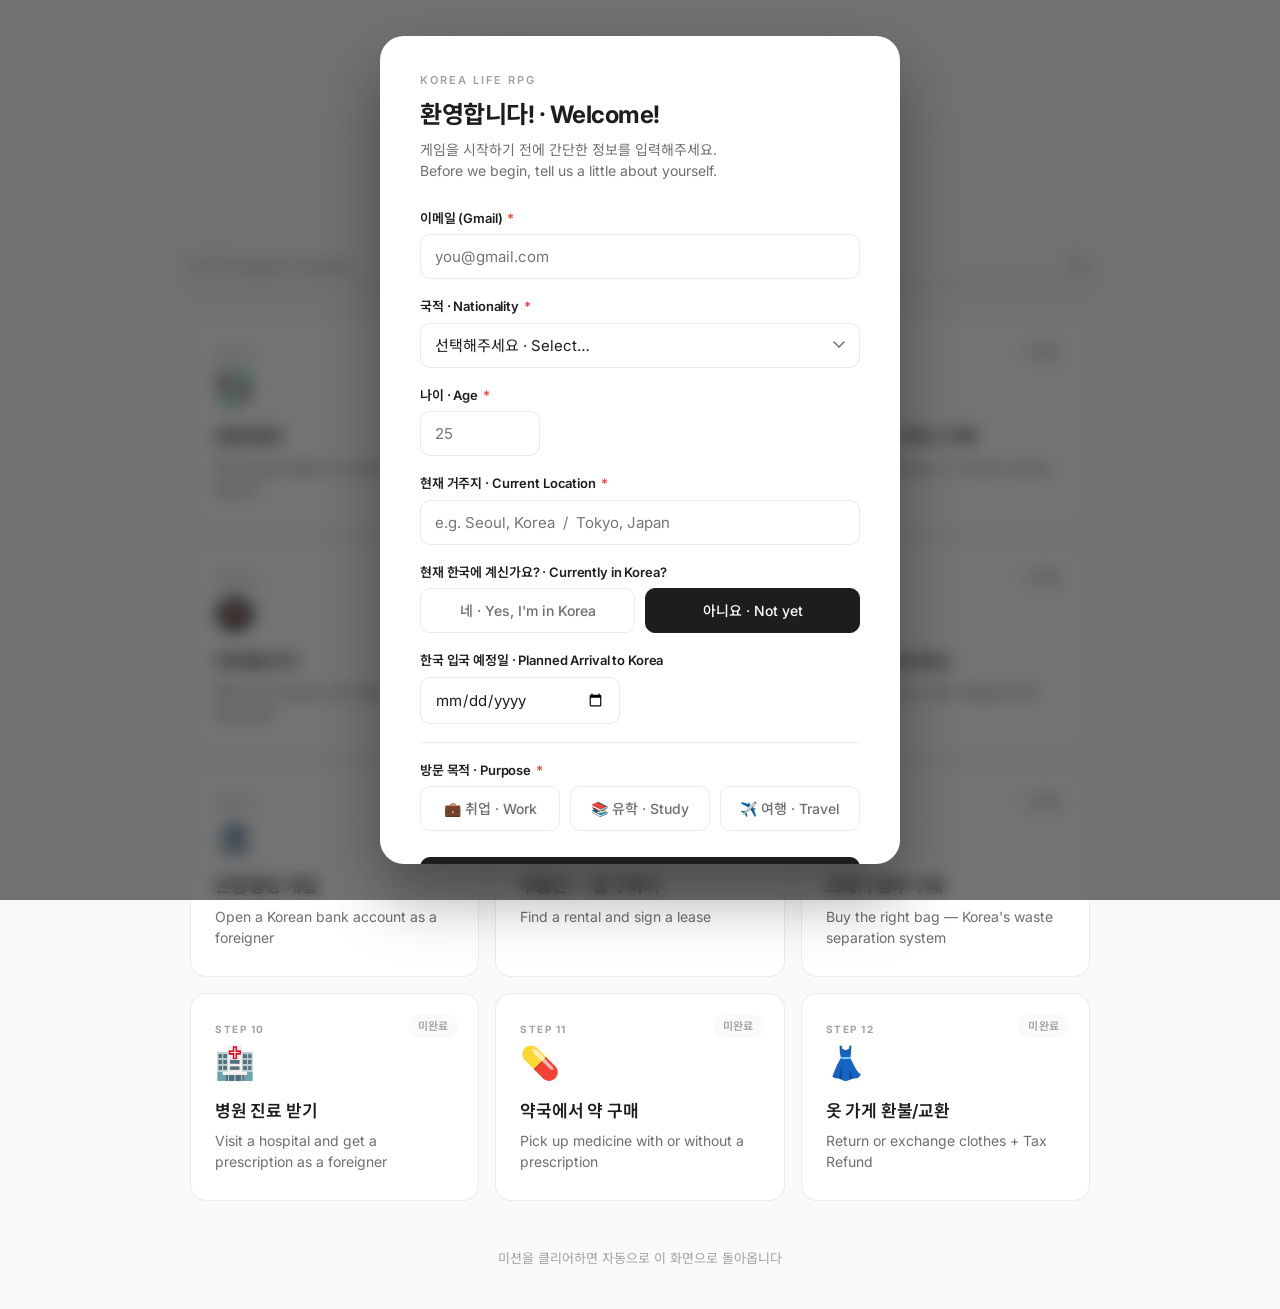
==== commit 90ad5306: "Replace title with logo_v2.png and unlock all missions - Swap 한국 생활 RPG h1 + eyebrow with logo_v2.pn" ====
--- a/index.html
+++ b/index.html
@@ -3,15 +3,14 @@
 <head>
 <meta charset="UTF-8">
 <meta name="viewport" content="width=device-width, initial-scale=1.0">
-<title>Korea Life RPG</title>
+<title>안녕 from Korea</title>
 <link rel="stylesheet" href="style.css">
 </head>
 <body>
 
 <div class="menu-container">
 
-  <div class="menu-eyebrow">KOREA LIFE</div>
-  <h1>한국 생활 RPG</h1>
+  <img src="logo_v2.png" alt="안녕 from Korea" style="max-width:280px; width:100%; height:auto; margin:0 auto 8px; display:block;">
   <p class="subtitle">외국인을 위한 한국 문화 가이드 · A guide for newcomers</p>
 
   <!-- Visit mode toggle -->
@@ -122,7 +121,6 @@
   <p class="footer">미션을 클리어하면 자동으로 이 화면으로 돌아옵니다</p>
 </div>
 
-<div id="locked-toast"></div>
 
 <!-- Profile edit button (visible after registration) -->
 <button id="profile-btn" onclick="openProfileModal(false)">👤 내 프로필</button>
@@ -265,13 +263,6 @@
   window.location.href = `game.html?mission=${missionId}`;
 }
 
-function showLockedMsg(missionId, prevMission) {
-  const toast = document.getElementById('locked-toast');
-  toast.textContent = `먼저 "${MISSION_NAMES[prevMission]}"을(를) 완료하세요 · Complete the previous step first`;
-  toast.classList.add('visible');
-  clearTimeout(toast._timer);
-  toast._timer = setTimeout(() => toast.classList.remove('visible'), 2500);
-}
 
 function renderMissions() {
   const mode = getCurrentMode();
@@ -303,21 +294,15 @@
 
     card.style.display = '';
 
-    const isCleared  = localStorage.getItem('cleared_' + m) === 'true';
-    const prevId     = idx > 0 ? config.missions[idx - 1] : null;
-    const prevDone   = !prevId || localStorage.getItem('cleared_' + prevId) === 'true';
-    const isLocked   = !isCleared && !prevDone;
+    const isCleared = localStorage.getItem('cleared_' + m) === 'true';
 
     if (isCleared) {
       done++;
       card.classList.add('cleared');
       if (status) { status.textContent = '클리어'; status.classList.add('cleared'); }
-    } else if (isLocked) {
-      card.classList.add('locked');
-      if (status) status.textContent = '🔒';
     }
 
-    card.onclick = isLocked ? () => showLockedMsg(m, prevId) : () => goMission(m);
+    card.onclick = () => goMission(m);
 
     // Step number badge
     let badge = card.querySelector('.step-badge');
--- a/style.css
+++ b/style.css
@@ -1263,12 +1263,14 @@
   }
 }
 
-/* Portrait phones: keep the full-screen background; crop horizontally from center
-   so subjects in center-composed scenes stay visible. Cap dialogue height so
-   the background image is not fully obscured when many choices appear. */
+/* Portrait phones: scale image to 65% height so the width constraint relaxes —
+   cover forces only ~35% of a landscape image's width to be visible, whereas
+   auto 65% shows ~53% while keeping characters above the dialogue box.
+   background-position Y is 'top' so the scene always starts from the top edge. */
 @media (max-width: 640px) and (orientation: portrait) {
   #background {
-    background-position: center center;
+    background-size: auto 65%;
+    background-position: center top;
   }
 
   #dialogue {
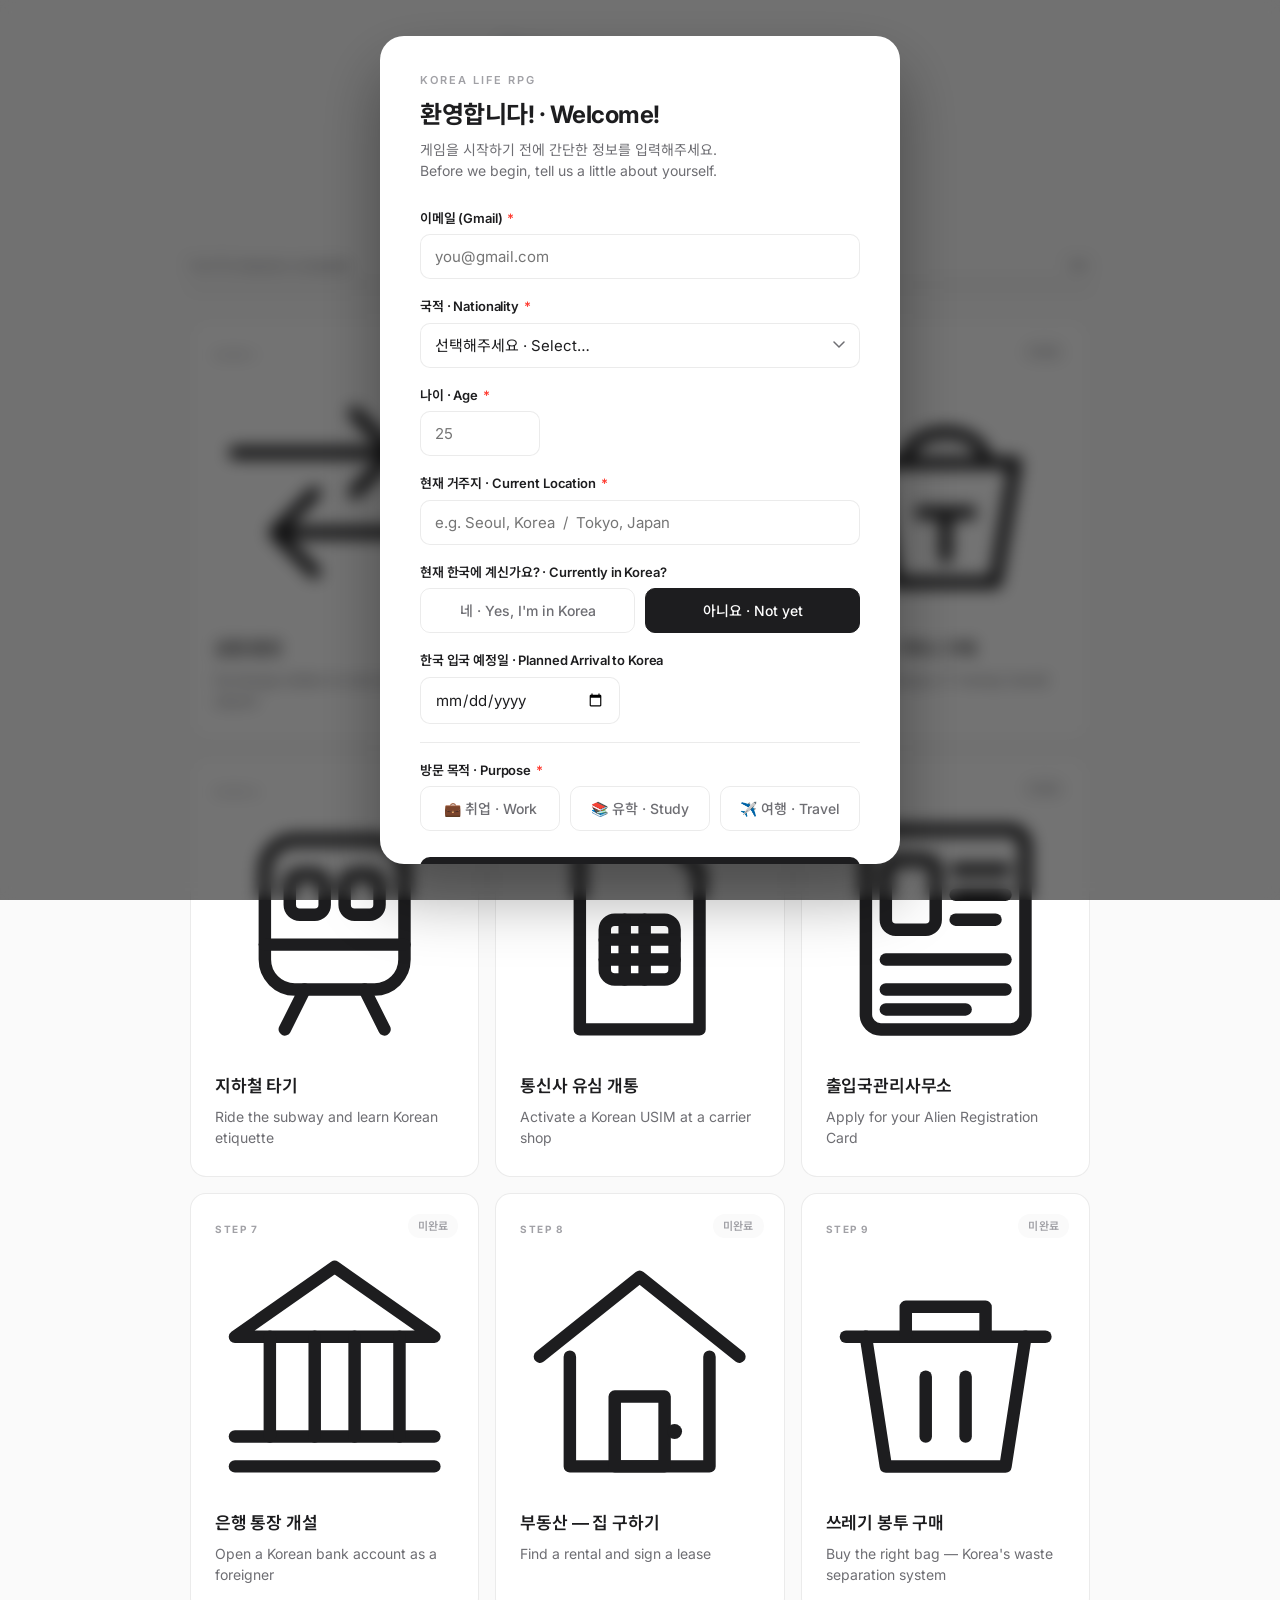
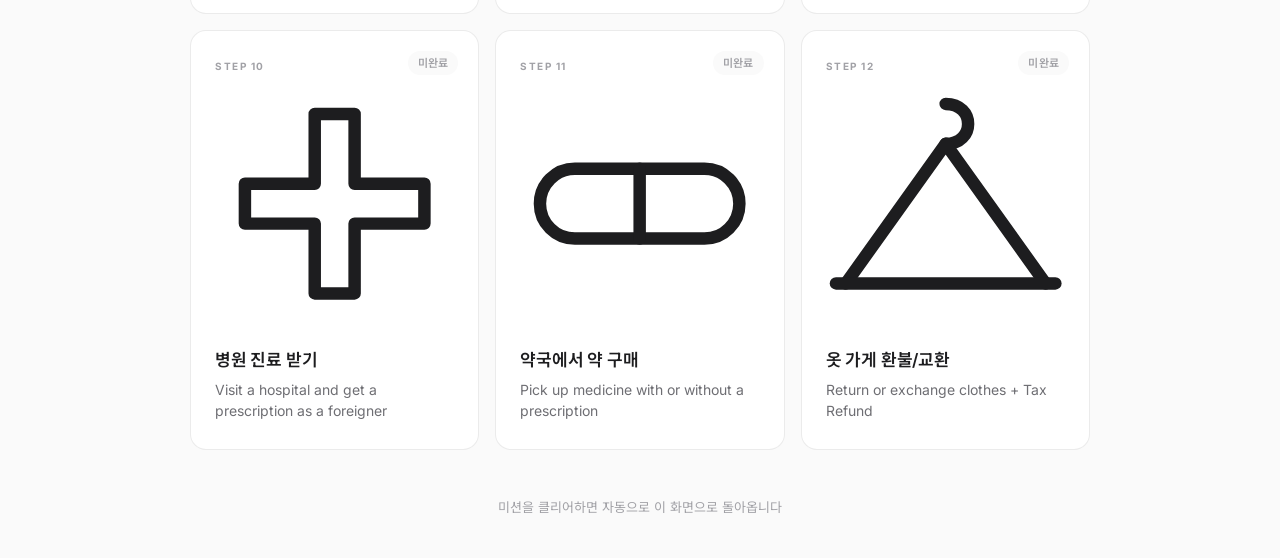
==== commit 7f54be7b: "Update index.html" ====
--- a/index.html
+++ b/index.html
@@ -4,13 +4,14 @@
 <meta charset="UTF-8">
 <meta name="viewport" content="width=device-width, initial-scale=1.0">
 <title>안녕 from Korea</title>
+<link rel="icon" type="image/png" href="logo_v2.png">
 <link rel="stylesheet" href="style.css">
 </head>
 <body>
 
 <div class="menu-container">
 
-  <img src="logo_v2.png" alt="안녕 from Korea" style="max-width:280px; width:100%; height:auto; margin:0 auto 8px; display:block;">
+  <img src="images/logo_v2.png" alt="안녕 from Korea" style="max-width:280px; width:100%; height:auto; margin:0 auto 8px; display:block;">
   <p class="subtitle">외국인을 위한 한국 문화 가이드 · A guide for newcomers</p>
 
   <!-- Visit mode toggle -->
@@ -34,84 +35,84 @@
 
     <div class="mission-card" id="card-exchange">
       <span class="mission-status" id="status-exchange">미완료</span>
-      <span class="mission-icon">💱</span>
+      <span class="mission-icon"><svg xmlns="http://www.w3.org/2000/svg" viewBox="0 0 48 48" fill="none" stroke="currentColor" stroke-width="2.5" stroke-linecap="round" stroke-linejoin="round"><path d="M4 16h32M28 8l8 8-8 8"/><path d="M44 32H12M20 24l-8 8 8 8"/></svg></span>
       <div class="mission-title">공항 환전</div>
       <div class="mission-desc">Exchange dollars to won at the airport</div>
     </div>
 
     <div class="mission-card" id="card-lostfound">
       <span class="mission-status" id="status-lostfound">미완료</span>
-      <span class="mission-icon">🔍</span>
+      <span class="mission-icon"><svg xmlns="http://www.w3.org/2000/svg" viewBox="0 0 48 48" fill="none" stroke="currentColor" stroke-width="2.5" stroke-linecap="round" stroke-linejoin="round"><circle cx="20" cy="20" r="14"/><line x1="30.5" y1="30.5" x2="44" y2="44"/></svg></span>
       <div class="mission-title">공항 분실물 센터</div>
       <div class="mission-desc">Recover your lost phone at Lost & Found</div>
     </div>
 
     <div class="mission-card" id="card-convstore">
       <span class="mission-status" id="status-convstore">미완료</span>
-      <span class="mission-icon">🏪</span>
+      <span class="mission-icon"><svg xmlns="http://www.w3.org/2000/svg" viewBox="0 0 48 48" fill="none" stroke="currentColor" stroke-width="2.5" stroke-linecap="round" stroke-linejoin="round"><path d="M10 18h28l-4 24H14L10 18z"/><path d="M16 18c0-8 16-8 16 0"/><line x1="19" y1="28" x2="29" y2="28"/><line x1="24" y1="28" x2="24" y2="37"/></svg></span>
       <div class="mission-title">편의점 — T머니 구매</div>
       <div class="mission-desc">Buy and charge a T-money transit card</div>
     </div>
 
     <div class="mission-card" id="card-subway">
       <span class="mission-status" id="status-subway">미완료</span>
-      <span class="mission-icon">🚇</span>
+      <span class="mission-icon"><svg xmlns="http://www.w3.org/2000/svg" viewBox="0 0 48 48" fill="none" stroke="currentColor" stroke-width="2.5" stroke-linecap="round" stroke-linejoin="round"><rect x="10" y="6" width="28" height="30" rx="6"/><rect x="15" y="13" width="7" height="8" rx="2"/><rect x="26" y="13" width="7" height="8" rx="2"/><line x1="10" y1="27" x2="38" y2="27"/><line x1="18" y1="36" x2="14" y2="44"/><line x1="30" y1="36" x2="34" y2="44"/></svg></span>
       <div class="mission-title">지하철 타기</div>
       <div class="mission-desc">Ride the subway and learn Korean etiquette</div>
     </div>
 
     <div class="mission-card" id="card-telecom">
       <span class="mission-status" id="status-telecom">미완료</span>
-      <span class="mission-icon">📱</span>
+      <span class="mission-icon"><svg xmlns="http://www.w3.org/2000/svg" viewBox="0 0 48 48" fill="none" stroke="currentColor" stroke-width="2.5" stroke-linecap="round" stroke-linejoin="round"><path d="M12 4h16l8 8v32H12V4z"/><rect x="17" y="22" width="14" height="12" rx="2"/><line x1="21" y1="22" x2="21" y2="34"/><line x1="25" y1="22" x2="25" y2="34"/><line x1="17" y1="26" x2="31" y2="26"/><line x1="17" y1="30" x2="31" y2="30"/></svg></span>
       <div class="mission-title">통신사 유심 개통</div>
       <div class="mission-desc">Activate a Korean USIM at a carrier shop</div>
     </div>
 
     <div class="mission-card" id="card-immigration">
       <span class="mission-status" id="status-immigration">미완료</span>
-      <span class="mission-icon">🏛️</span>
+      <span class="mission-icon"><svg xmlns="http://www.w3.org/2000/svg" viewBox="0 0 48 48" fill="none" stroke="currentColor" stroke-width="2.5" stroke-linecap="round" stroke-linejoin="round"><rect x="8" y="4" width="32" height="40" rx="3"/><rect x="12" y="10" width="10" height="14" rx="2"/><line x1="26" y1="12" x2="36" y2="12"/><line x1="26" y1="17" x2="36" y2="17"/><line x1="26" y1="22" x2="34" y2="22"/><line x1="12" y1="30" x2="36" y2="30"/><line x1="12" y1="36" x2="36" y2="36"/><line x1="12" y1="40" x2="28" y2="40"/></svg></span>
       <div class="mission-title">출입국관리사무소</div>
       <div class="mission-desc">Apply for your Alien Registration Card</div>
     </div>
 
     <div class="mission-card" id="card-bank">
       <span class="mission-status" id="status-bank">미완료</span>
-      <span class="mission-icon">🏦</span>
+      <span class="mission-icon"><svg xmlns="http://www.w3.org/2000/svg" viewBox="0 0 48 48" fill="none" stroke="currentColor" stroke-width="2.5" stroke-linecap="round" stroke-linejoin="round"><polygon points="4,18 24,4 44,18"/><line x1="4" y1="44" x2="44" y2="44"/><line x1="4" y1="38" x2="44" y2="38"/><line x1="11" y1="18" x2="11" y2="38"/><line x1="20" y1="18" x2="20" y2="38"/><line x1="28" y1="18" x2="28" y2="38"/><line x1="37" y1="18" x2="37" y2="38"/></svg></span>
       <div class="mission-title">은행 통장 개설</div>
       <div class="mission-desc">Open a Korean bank account as a foreigner</div>
     </div>
 
     <div class="mission-card" id="card-realestate">
       <span class="mission-status" id="status-realestate">미완료</span>
-      <span class="mission-icon">🏠</span>
+      <span class="mission-icon"><svg xmlns="http://www.w3.org/2000/svg" viewBox="0 0 48 48" fill="none" stroke="currentColor" stroke-width="2.5" stroke-linecap="round" stroke-linejoin="round"><path d="M4 22L24 6l20 16"/><path d="M10 22v22h28V22"/><rect x="19" y="30" width="10" height="14"/><circle cx="31" cy="37" r="1.5" fill="currentColor" stroke="none"/></svg></span>
       <div class="mission-title">부동산 — 집 구하기</div>
       <div class="mission-desc">Find a rental and sign a lease</div>
     </div>
 
     <div class="mission-card" id="card-garbage">
       <span class="mission-status" id="status-garbage">미완료</span>
-      <span class="mission-icon">🗑️</span>
+      <span class="mission-icon"><svg xmlns="http://www.w3.org/2000/svg" viewBox="0 0 48 48" fill="none" stroke="currentColor" stroke-width="2.5" stroke-linecap="round" stroke-linejoin="round"><path d="M8 18l4 26h24l4-26"/><line x1="4" y1="18" x2="44" y2="18"/><path d="M16 18v-6h16v6"/><line x1="20" y1="26" x2="20" y2="38"/><line x1="28" y1="26" x2="28" y2="38"/></svg></span>
       <div class="mission-title">쓰레기 봉투 구매</div>
       <div class="mission-desc">Buy the right bag — Korea's waste separation system</div>
     </div>
 
     <div class="mission-card" id="card-hospital">
       <span class="mission-status" id="status-hospital">미완료</span>
-      <span class="mission-icon">🏥</span>
+      <span class="mission-icon"><svg xmlns="http://www.w3.org/2000/svg" viewBox="0 0 48 48" fill="none" stroke="currentColor" stroke-width="2.5" stroke-linecap="round" stroke-linejoin="round"><path d="M20 6h8v14h14v8H28v14h-8V28H6v-8h14z"/></svg></span>
       <div class="mission-title">병원 진료 받기</div>
       <div class="mission-desc">Visit a hospital and get a prescription as a foreigner</div>
     </div>
 
     <div class="mission-card" id="card-pharmacy">
       <span class="mission-status" id="status-pharmacy">미완료</span>
-      <span class="mission-icon">💊</span>
+      <span class="mission-icon"><svg xmlns="http://www.w3.org/2000/svg" viewBox="0 0 48 48" fill="none" stroke="currentColor" stroke-width="2.5" stroke-linecap="round" stroke-linejoin="round"><rect x="4" y="17" width="40" height="14" rx="7"/><line x1="24" y1="17" x2="24" y2="31"/></svg></span>
       <div class="mission-title">약국에서 약 구매</div>
       <div class="mission-desc">Pick up medicine with or without a prescription</div>
     </div>
 
     <div class="mission-card" id="card-clothing">
       <span class="mission-status" id="status-clothing">미완료</span>
-      <span class="mission-icon">👗</span>
+      <span class="mission-icon"><svg xmlns="http://www.w3.org/2000/svg" viewBox="0 0 48 48" fill="none" stroke="currentColor" stroke-width="2.5" stroke-linecap="round" stroke-linejoin="round"><path d="M24 4C30 4 30 12 24 12"/><path d="M4 40L24 12L44 40"/><line x1="2" y1="40" x2="46" y2="40"/></svg></span>
       <div class="mission-title">옷 가게 환불/교환</div>
       <div class="mission-desc">Return or exchange clothes + Tax Refund</div>
     </div>
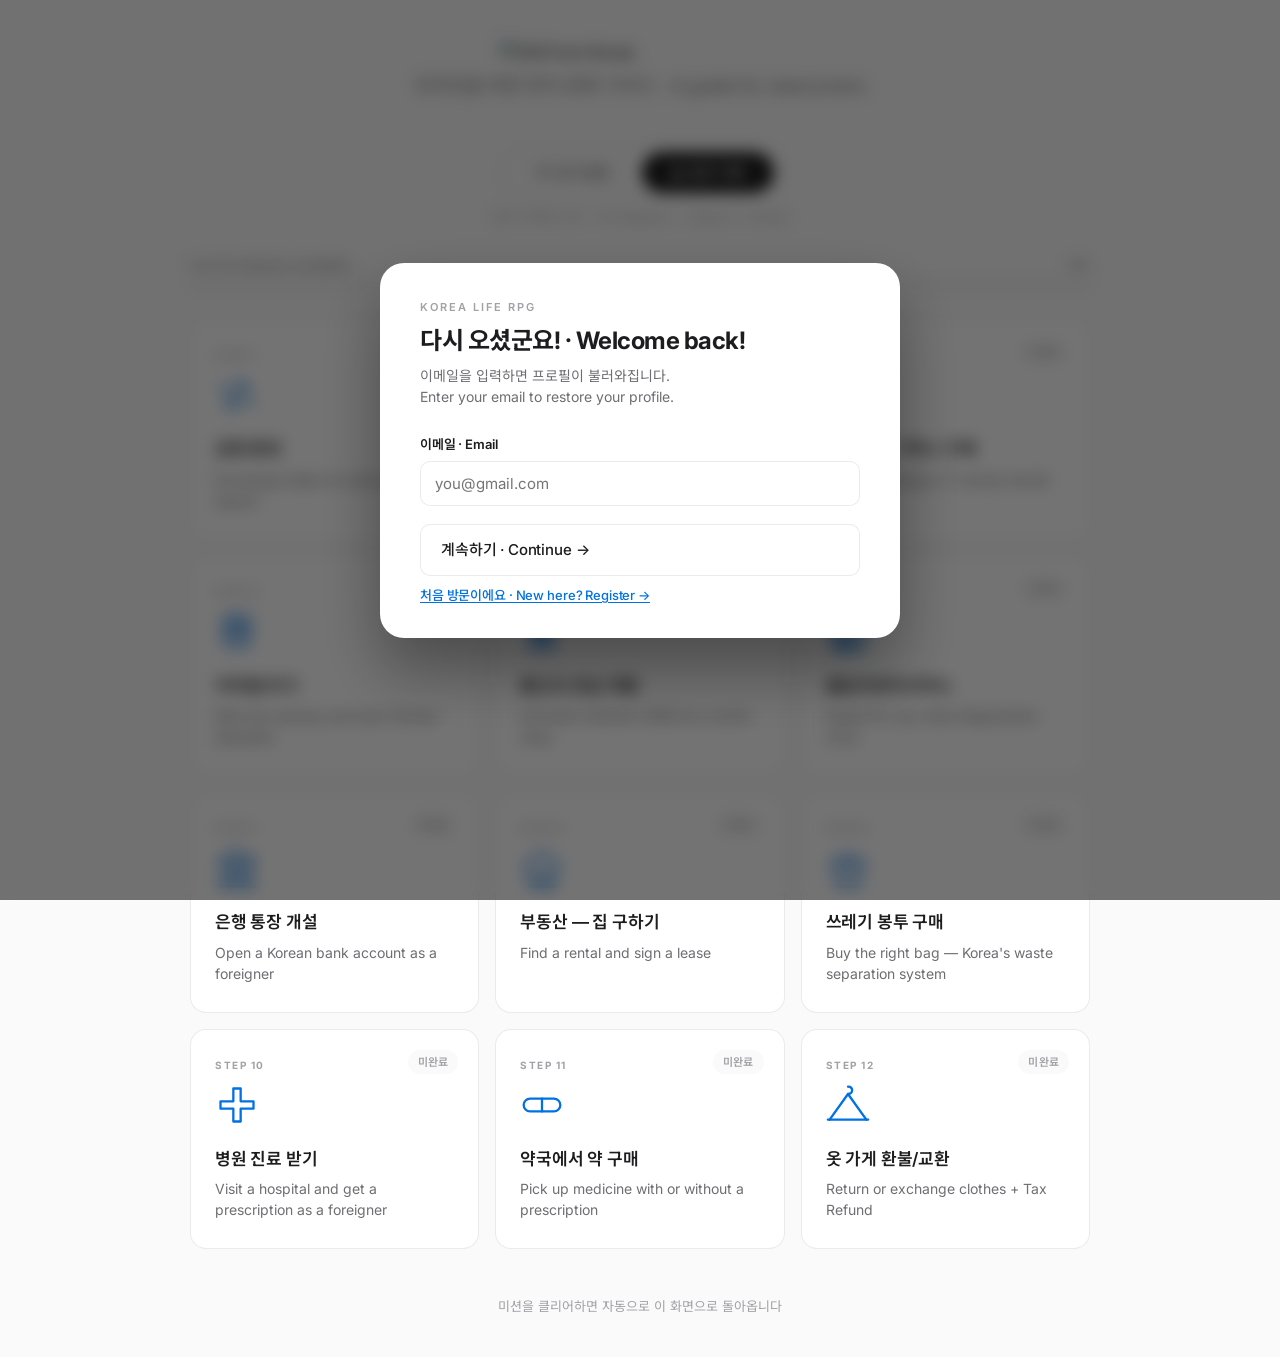
==== commit 9452f901: "Add Firebase analytics, config.public.js for GitHub Pages deployment - js/db.js: Firestore wrapper (" ====
--- a/index.html
+++ b/index.html
@@ -4,8 +4,10 @@
 <meta charset="UTF-8">
 <meta name="viewport" content="width=device-width, initial-scale=1.0">
 <title>안녕 from Korea</title>
-<link rel="icon" type="image/png" href="logo_v2.png">
+<link rel="icon" href="favicon.png" type="image/png">
 <link rel="stylesheet" href="style.css">
+<script src="https://www.gstatic.com/firebasejs/9.22.1/firebase-app-compat.js"></script>
+<script src="https://www.gstatic.com/firebasejs/9.22.1/firebase-firestore-compat.js"></script>
 </head>
 <body>
 
@@ -16,8 +18,8 @@
 
   <!-- Visit mode toggle -->
   <div class="mode-toggle">
-    <button class="mode-btn" data-mode="short" onclick="setMode('short')">✈️ 단기 방문</button>
-    <button class="mode-btn" data-mode="long" onclick="setMode('long')">🏠 장기 거주</button>
+    <button class="mode-btn" data-mode="short" onclick="setMode('short')"><svg width="15" height="15" viewBox="0 0 24 24" fill="none" stroke="currentColor" stroke-width="2" stroke-linecap="round" stroke-linejoin="round"><line x1="22" y1="2" x2="11" y2="13"/><polygon points="22 2 15 22 11 13 2 9 22 2"/></svg> 단기 방문</button>
+    <button class="mode-btn" data-mode="long" onclick="setMode('long')"><svg width="15" height="15" viewBox="0 0 24 24" fill="none" stroke="currentColor" stroke-width="2" stroke-linecap="round" stroke-linejoin="round"><path d="M3 9l9-7 9 7v11a2 2 0 01-2 2H5a2 2 0 01-2-2z"/><polyline points="9 22 9 12 15 12 15 22"/></svg> 장기 거주</button>
   </div>
   <p id="mode-desc" class="mode-desc"></p>
 
@@ -124,109 +126,133 @@
 
 
 <!-- Profile edit button (visible after registration) -->
-<button id="profile-btn" onclick="openProfileModal(false)">👤 내 프로필</button>
-
-<!-- User profile registration modal -->
+<button id="profile-btn" onclick="openProfileModal(false)"><svg width="16" height="16" viewBox="0 0 24 24" fill="none" stroke="currentColor" stroke-width="2" stroke-linecap="round" stroke-linejoin="round"><path d="M20 21v-2a4 4 0 00-4-4H8a4 4 0 00-4 4v2"/><circle cx="12" cy="7" r="4"/></svg></button>
+
+<!-- User profile modal: two views — login (email-only) and register (full form) -->
 <div id="profile-overlay">
   <div id="profile-panel">
     <div class="profile-eyebrow">KOREA LIFE RPG</div>
-    <h2 class="profile-heading">환영합니다! · Welcome!</h2>
-    <p class="profile-subheading">게임을 시작하기 전에 간단한 정보를 입력해주세요.<br>Before we begin, tell us a little about yourself.</p>
-
-    <form id="profile-form" novalidate>
-
+
+    <!-- LOGIN VIEW: shown first when no local profile saved -->
+    <div id="login-view">
+      <h2 class="profile-heading">다시 오셨군요! · Welcome back!</h2>
+      <p class="profile-subheading">이메일을 입력하면 프로필이 불러와집니다.<br>Enter your email to restore your profile.</p>
       <div class="form-group">
-        <label class="form-label" for="f-email">이메일 (Gmail) <span class="form-required">*</span></label>
-        <input class="form-input" type="email" id="f-email" placeholder="you@gmail.com" autocomplete="email">
-        <div class="profile-error-msg" id="err-email">유효한 이메일을 입력해주세요.</div>
+        <label class="form-label" for="login-email">이메일 · Email</label>
+        <input class="form-input" type="email" id="login-email" placeholder="you@gmail.com" autocomplete="email">
+        <div class="profile-error-msg" id="err-login-email">유효한 이메일을 입력해주세요.</div>
+        <div class="profile-error-msg" id="err-not-found" style="color:#E8192C">이메일을 찾을 수 없습니다 · Email not found. Please register below.</div>
       </div>
-
-      <div class="form-group">
-        <label class="form-label" for="f-nationality">국적 · Nationality <span class="form-required">*</span></label>
-        <select class="form-select" id="f-nationality">
-          <option value="">선택해주세요 · Select…</option>
-          <option>China</option>
-          <option>Japan</option>
-          <option>Vietnam</option>
-          <option>Philippines</option>
-          <option>Indonesia</option>
-          <option>Thailand</option>
-          <option>Mongolia</option>
-          <option>Uzbekistan</option>
-          <option>Kazakhstan</option>
-          <option>Russia</option>
-          <option>United States</option>
-          <option>United Kingdom</option>
-          <option>France</option>
-          <option>Germany</option>
-          <option>India</option>
-          <option>Bangladesh</option>
-          <option>Nepal</option>
-          <option>Myanmar</option>
-          <option>Cambodia</option>
-          <option>Other</option>
-        </select>
-        <div class="profile-error-msg" id="err-nationality">국적을 선택해주세요.</div>
-      </div>
-
-      <div class="form-group">
-        <label class="form-label" for="f-age">나이 · Age <span class="form-required">*</span></label>
-        <input class="form-input" type="number" id="f-age" placeholder="25" min="10" max="100" style="max-width:120px">
-        <div class="profile-error-msg" id="err-age">유효한 나이를 입력해주세요.</div>
-      </div>
-
-      <div class="form-group">
-        <label class="form-label" for="f-location">현재 거주지 · Current Location <span class="form-required">*</span></label>
-        <input class="form-input" type="text" id="f-location" placeholder="e.g. Seoul, Korea  /  Tokyo, Japan">
-        <div class="profile-error-msg" id="err-location">거주지를 입력해주세요.</div>
-      </div>
-
-      <div class="form-group">
-        <label class="form-label">현재 한국에 계신가요? · Currently in Korea?</label>
-        <div class="form-radio-group">
-          <div class="radio-option">
-            <input type="radio" name="in-korea" id="r-yes" value="yes">
-            <label for="r-yes">네 · Yes, I'm in Korea</label>
+      <button id="login-submit" type="button">계속하기 · Continue →</button>
+      <button id="login-new-btn" class="link-btn" type="button">처음 방문이에요 · New here? Register →</button>
+    </div>
+
+    <!-- REGISTER VIEW: full form for new users -->
+    <div id="register-view" style="display:none">
+      <h2 class="profile-heading">환영합니다! · Welcome!</h2>
+      <p class="profile-subheading">게임을 시작하기 전에 간단한 정보를 입력해주세요.<br>Before we begin, tell us a little about yourself.</p>
+
+      <form id="profile-form" novalidate>
+
+        <div class="form-group">
+          <label class="form-label" for="f-email">이메일 (Gmail) <span class="form-required">*</span></label>
+          <input class="form-input" type="email" id="f-email" placeholder="you@gmail.com" autocomplete="email">
+          <div class="profile-error-msg" id="err-email">유효한 이메일을 입력해주세요.</div>
+        </div>
+
+        <div class="form-group">
+          <label class="form-label" for="f-nationality">국적 · Nationality <span class="form-required">*</span></label>
+          <select class="form-select" id="f-nationality">
+            <option value="">선택해주세요 · Select…</option>
+            <option>China</option>
+            <option>Japan</option>
+            <option>Vietnam</option>
+            <option>Philippines</option>
+            <option>Indonesia</option>
+            <option>Thailand</option>
+            <option>Mongolia</option>
+            <option>Uzbekistan</option>
+            <option>Kazakhstan</option>
+            <option>Russia</option>
+            <option>United States</option>
+            <option>United Kingdom</option>
+            <option>France</option>
+            <option>Germany</option>
+            <option>India</option>
+            <option>Bangladesh</option>
+            <option>Nepal</option>
+            <option>Myanmar</option>
+            <option>Cambodia</option>
+            <option>Other</option>
+          </select>
+          <div class="profile-error-msg" id="err-nationality">국적을 선택해주세요.</div>
+        </div>
+
+        <div class="form-group">
+          <label class="form-label" for="f-age">나이 · Age <span class="form-required">*</span></label>
+          <input class="form-input" type="number" id="f-age" placeholder="25" min="10" max="100" style="max-width:120px">
+          <div class="profile-error-msg" id="err-age">유효한 나이를 입력해주세요.</div>
+        </div>
+
+        <div class="form-group">
+          <label class="form-label" for="f-location">현재 거주지 · Current Location <span class="form-required">*</span></label>
+          <input class="form-input" type="text" id="f-location" placeholder="e.g. Seoul, Korea  /  Tokyo, Japan">
+          <div class="profile-error-msg" id="err-location">거주지를 입력해주세요.</div>
+        </div>
+
+        <div class="form-group">
+          <label class="form-label">현재 한국에 계신가요? · Currently in Korea?</label>
+          <div class="form-radio-group">
+            <div class="radio-option">
+              <input type="radio" name="in-korea" id="r-yes" value="yes">
+              <label for="r-yes">네 · Yes, I'm in Korea</label>
+            </div>
+            <div class="radio-option">
+              <input type="radio" name="in-korea" id="r-no" value="no" checked>
+              <label for="r-no">아니요 · Not yet</label>
+            </div>
           </div>
-          <div class="radio-option">
-            <input type="radio" name="in-korea" id="r-no" value="no" checked>
-            <label for="r-no">아니요 · Not yet</label>
+        </div>
+
+        <div class="form-group" id="arrival-group">
+          <label class="form-label" for="f-arrival">한국 입국 예정일 · Planned Arrival to Korea</label>
+          <input class="form-input" type="date" id="f-arrival" style="max-width:200px">
+        </div>
+
+        <div class="form-divider"></div>
+
+        <div class="form-group">
+          <label class="form-label">방문 목적 · Purpose <span class="form-required">*</span></label>
+          <div class="form-radio-group">
+            <div class="radio-option">
+              <input type="radio" name="purpose" id="p-work" value="work">
+              <label for="p-work">💼 취업 · Work</label>
+            </div>
+            <div class="radio-option">
+              <input type="radio" name="purpose" id="p-study" value="study">
+              <label for="p-study">📚 유학 · Study</label>
+            </div>
+            <div class="radio-option">
+              <input type="radio" name="purpose" id="p-travel" value="travel">
+              <label for="p-travel">✈️ 여행 · Travel</label>
+            </div>
           </div>
-        </div>
-      </div>
-
-      <div class="form-group" id="arrival-group">
-        <label class="form-label" for="f-arrival">한국 입국 예정일 · Planned Arrival to Korea</label>
-        <input class="form-input" type="date" id="f-arrival" style="max-width:200px">
-      </div>
-
-      <div class="form-divider"></div>
-
-      <div class="form-group">
-        <label class="form-label">방문 목적 · Purpose <span class="form-required">*</span></label>
-        <div class="form-radio-group">
-          <div class="radio-option">
-            <input type="radio" name="purpose" id="p-work" value="work">
-            <label for="p-work">💼 취업 · Work</label>
-          </div>
-          <div class="radio-option">
-            <input type="radio" name="purpose" id="p-study" value="study">
-            <label for="p-study">📚 유학 · Study</label>
-          </div>
-          <div class="radio-option">
-            <input type="radio" name="purpose" id="p-travel" value="travel">
-            <label for="p-travel">✈️ 여행 · Travel</label>
-          </div>
-        </div>
-        <div class="profile-error-msg" id="err-purpose">목적을 선택해주세요.</div>
-      </div>
-
-      <button type="submit" id="profile-submit">저장하고 시작하기 · Save &amp; Start →</button>
-
-    </form>
+          <div class="profile-error-msg" id="err-purpose">목적을 선택해주세요.</div>
+        </div>
+
+        <button type="submit" id="profile-submit">저장하고 시작하기 · Save &amp; Start →</button>
+        <button id="register-back-btn" class="link-btn" type="button">← 로그인으로 돌아가기 · Back to login</button>
+
+      </form>
+    </div>
+
   </div>
 </div>
 
+<script src="js/config.public.js"></script>
+<script src="js/config.js" onerror="void 0"></script>
+<script src="js/db.js"></script>
+<script src="js/analytics.js"></script>
 <script>
 // ---- Mode system ----
 const MODE_KEY = 'visit_mode';
@@ -256,6 +282,7 @@
 }
 
 function setMode(mode) {
+  if (window.Analytics) Analytics.modeChange(mode);
   localStorage.setItem(MODE_KEY, mode);
   renderMissions();
 }
@@ -333,33 +360,81 @@
 
 function saveUserProfile(data) {
   localStorage.setItem(PROFILE_KEY, JSON.stringify(data));
+  // Also index by email so same-browser login works even without Firebase
+  if (data.email) localStorage.setItem('profile_' + data.email, JSON.stringify(data));
+}
+
+function showLoginView() {
+  document.getElementById('login-view').style.display = '';
+  document.getElementById('register-view').style.display = 'none';
+  document.getElementById('err-login-email').style.display = 'none';
+  document.getElementById('err-not-found').style.display = 'none';
+}
+
+function showRegisterView(prefilledEmail) {
+  document.getElementById('login-view').style.display = 'none';
+  document.getElementById('register-view').style.display = '';
+  if (prefilledEmail) document.getElementById('f-email').value = prefilledEmail;
 }
 
 function openProfileModal(isFirstVisit) {
-  const overlay = document.getElementById('profile-overlay');
-  overlay.classList.add('active');
+  document.getElementById('profile-overlay').classList.add('active');
 
   const profile = getUserProfile();
+  if (!isFirstVisit && profile) {
+    // Editing existing profile — jump straight to register view pre-filled
+    showRegisterView();
+    document.getElementById('f-email').value       = profile.email       || '';
+    document.getElementById('f-nationality').value = profile.nationality  || '';
+    document.getElementById('f-age').value         = profile.age          || '';
+    document.getElementById('f-location').value    = profile.location     || '';
+    document.getElementById('f-arrival').value     = profile.plannedArrival || '';
+    const kr = document.querySelector(`input[name="in-korea"][value="${profile.inKorea ? 'yes' : 'no'}"]`);
+    if (kr) kr.checked = true;
+    if (profile.purpose) {
+      const pr = document.querySelector(`input[name="purpose"][value="${profile.purpose}"]`);
+      if (pr) pr.checked = true;
+    }
+    document.getElementById('profile-submit').textContent = '저장하기 · Save';
+    toggleArrivalField();
+  } else {
+    // First visit or no local profile — show login view
+    showLoginView();
+  }
+}
+
+async function handleEmailLookup() {
+  const email = document.getElementById('login-email').value.trim();
+  const emailOk = /^[^\s@]+@[^\s@]+\.[^\s@]+$/.test(email);
+  document.getElementById('err-login-email').style.display = emailOk ? 'none' : 'block';
+  document.getElementById('err-not-found').style.display = 'none';
+  if (!emailOk) return;
+
+  const btn = document.getElementById('login-submit');
+  btn.textContent = '불러오는 중… · Loading…';
+  btn.disabled = true;
+
+  // Try Firebase first, fall back to localStorage email index
+  let profile = await DB.getProfile(email);
+  if (!profile) {
+    try { profile = JSON.parse(localStorage.getItem('profile_' + email)); } catch {}
+  }
+
+  btn.textContent = '계속하기 · Continue →';
+  btn.disabled = false;
+
   if (profile) {
-    document.getElementById('f-email').value      = profile.email      || '';
-    document.getElementById('f-nationality').value = profile.nationality || '';
-    document.getElementById('f-age').value         = profile.age         || '';
-    document.getElementById('f-location').value    = profile.location    || '';
-    document.getElementById('f-arrival').value     = profile.plannedArrival || '';
-
-    const inKoreaVal = profile.inKorea ? 'yes' : 'no';
-    const inKoreaRadio = document.querySelector(`input[name="in-korea"][value="${inKoreaVal}"]`);
-    if (inKoreaRadio) inKoreaRadio.checked = true;
-
-    if (profile.purpose) {
-      const purposeRadio = document.querySelector(`input[name="purpose"][value="${profile.purpose}"]`);
-      if (purposeRadio) purposeRadio.checked = true;
+    if (Array.isArray(profile.clearedMissions)) {
+      profile.clearedMissions.forEach(id => localStorage.setItem('cleared_' + id, 'true'));
     }
-
-    toggleArrivalField();
-    if (!isFirstVisit) {
-      document.getElementById('profile-submit').textContent = '저장하기 · Save';
-    }
+    saveUserProfile(profile);
+    if (window.Analytics) Analytics.userLoggedIn();
+    renderMissions();
+    document.getElementById('profile-overlay').classList.remove('active');
+    document.getElementById('profile-btn').style.display = 'flex';
+  } else {
+    document.getElementById('err-not-found').style.display = 'block';
+    setTimeout(() => showRegisterView(email), 1200);
   }
 }
 
@@ -388,47 +463,72 @@
   };
 
   const emailOk = /^[^\s@]+@[^\s@]+\.[^\s@]+$/.test(email);
-  setErr('err-email',       !emailOk);       if (!emailOk) valid = false;
-  setErr('err-nationality', !nationality);   if (!nationality) valid = false;
+  setErr('err-email',       !emailOk);         if (!emailOk) valid = false;
+  setErr('err-nationality', !nationality);     if (!nationality) valid = false;
   setErr('err-age',         isNaN(age) || age < 10 || age > 100);
-  if (isNaN(age) || age < 10 || age > 100) valid = false;
-  setErr('err-location',    !location);      if (!location) valid = false;
-  setErr('err-purpose',     !purpose);       if (!purpose) valid = false;
+  if (isNaN(age) || age < 10 || age > 100)     valid = false;
+  setErr('err-location',    !location);        if (!location) valid = false;
+  setErr('err-purpose',     !purpose);         if (!purpose) valid = false;
 
   if (!valid) return;
 
   const data = {
-    email,
-    nationality,
-    age,
-    location,
-    inKorea,
+    email, nationality, age, location, inKorea,
     plannedArrival: inKorea ? null : (arrival || null),
     purpose,
+    clearedMissions: getLocalClearedMissions(),
     registeredAt: getUserProfile()?.registeredAt || new Date().toISOString(),
     updatedAt: new Date().toISOString()
   };
 
   saveUserProfile(data);
+  DB.saveProfile(data);
+  if (window.Analytics) Analytics.userRegistered();
   document.getElementById('profile-overlay').classList.remove('active');
-  document.getElementById('profile-btn').style.display = 'block';
+  document.getElementById('profile-btn').style.display = 'flex';
+}
+
+// Collect all cleared mission IDs from localStorage
+function getLocalClearedMissions() {
+  const ALL = ['exchange','lostfound','convstore','subway','telecom','immigration',
+               'bank','realestate','garbage','hospital','pharmacy','clothing'];
+  return ALL.filter(id => localStorage.getItem('cleared_' + id) === 'true');
+}
+
+// Push current cleared progress to Firebase (called on page load)
+async function syncProgressToFirebase() {
+  const profile = getUserProfile();
+  if (!profile) return;
+  const cleared = getLocalClearedMissions();
+  const stored  = profile.clearedMissions || [];
+  // Only write if progress changed
+  if (JSON.stringify(cleared.sort()) === JSON.stringify([...stored].sort())) return;
+  const updated = { ...profile, clearedMissions: cleared, updatedAt: new Date().toISOString() };
+  saveUserProfile(updated);
+  DB.saveProfile(updated);
 }
 
 function initProfile() {
   const profile = getUserProfile();
-  if (!profile) {
+  if (profile) {
+    document.getElementById('profile-btn').style.display = 'flex';
+  } else {
     openProfileModal(true);
-  } else {
-    document.getElementById('profile-btn').style.display = 'block';
   }
 
   document.querySelectorAll('input[name="in-korea"]').forEach(r => r.addEventListener('change', toggleArrivalField));
   document.getElementById('profile-form').addEventListener('submit', validateAndSave);
+  document.getElementById('login-submit').addEventListener('click', handleEmailLookup);
+  document.getElementById('login-new-btn').addEventListener('click', () => showRegisterView(''));
+  document.getElementById('register-back-btn').addEventListener('click', showLoginView);
+  document.getElementById('login-email').addEventListener('keydown', e => { if (e.key === 'Enter') handleEmailLookup(); });
   toggleArrivalField();
 }
 
 renderMissions();
 initProfile();
+syncProgressToFirebase();
+Analytics.sessionStart();
 </script>
 
 </body>
--- a/style.css
+++ b/style.css
@@ -165,10 +165,17 @@
 }
 
 .mission-icon {
-  font-size: 32px;
+  display: block;
+  width: 44px;
+  height: 44px;
   margin-bottom: 20px;
+  color: var(--accent);
+}
+
+.mission-icon svg {
   display: block;
-  line-height: 1;
+  width: 44px;
+  height: 44px;
 }
 
 .mission-title {
@@ -245,6 +252,14 @@
   transition: all 0.2s ease;
   letter-spacing: -0.01em;
   white-space: nowrap;
+  display: inline-flex;
+  align-items: center;
+  gap: 6px;
+}
+
+.mode-btn svg,
+#profile-btn svg {
+  flex-shrink: 0;
 }
 
 .mode-btn.active {
@@ -924,6 +939,21 @@
   display: none;
 }
 
+.link-btn {
+  background: none;
+  border: none;
+  color: var(--accent);
+  font-size: 13px;
+  font-weight: 500;
+  cursor: pointer;
+  padding: 10px 0 0;
+  width: auto;
+  display: block;
+  text-align: center;
+  text-decoration: underline;
+  text-underline-offset: 2px;
+}
+
 /* Profile button on menu */
 #profile-btn {
   position: fixed;
@@ -1263,14 +1293,12 @@
   }
 }
 
-/* Portrait phones: scale image to 65% height so the width constraint relaxes —
-   cover forces only ~35% of a landscape image's width to be visible, whereas
-   auto 65% shows ~53% while keeping characters above the dialogue box.
-   background-position Y is 'top' so the scene always starts from the top edge. */
+/* Portrait phones: keep the full-screen background; crop horizontally from center
+   so subjects in center-composed scenes stay visible. Cap dialogue height so
+   the background image is not fully obscured when many choices appear. */
 @media (max-width: 640px) and (orientation: portrait) {
   #background {
-    background-size: auto 65%;
-    background-position: center top;
+    background-position: center center;
   }
 
   #dialogue {
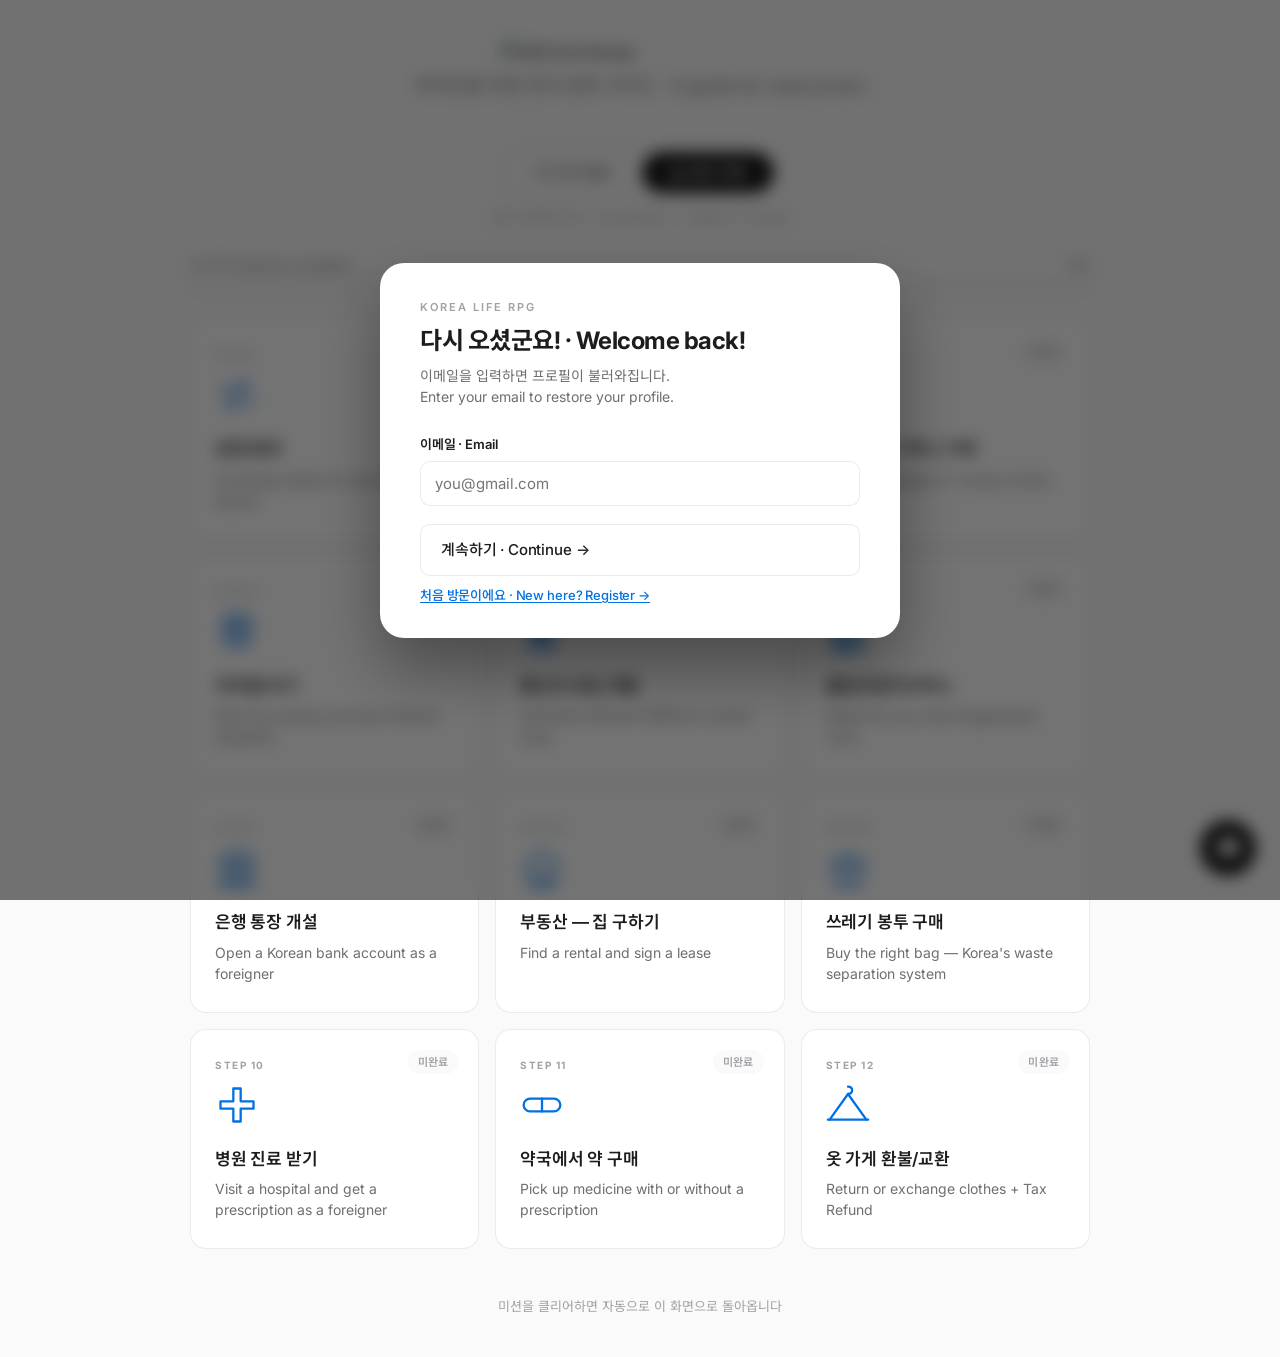
==== commit 3cc34508: "Add name/gender fields, full country list, My Page dropdown, and main-page chatbot - Registration fo" ====
--- a/index.html
+++ b/index.html
@@ -4,7 +4,7 @@
 <meta charset="UTF-8">
 <meta name="viewport" content="width=device-width, initial-scale=1.0">
 <title>안녕 from Korea</title>
-<link rel="icon" href="favicon.png" type="image/png">
+<link rel="icon" href="logo/favicon.png" type="image/png">
 <link rel="stylesheet" href="style.css">
 <script src="https://www.gstatic.com/firebasejs/9.22.1/firebase-app-compat.js"></script>
 <script src="https://www.gstatic.com/firebasejs/9.22.1/firebase-firestore-compat.js"></script>
@@ -125,8 +125,35 @@
 </div>
 
 
-<!-- Profile edit button (visible after registration) -->
-<button id="profile-btn" onclick="openProfileModal(false)"><svg width="16" height="16" viewBox="0 0 24 24" fill="none" stroke="currentColor" stroke-width="2" stroke-linecap="round" stroke-linejoin="round"><path d="M20 21v-2a4 4 0 00-4-4H8a4 4 0 00-4 4v2"/><circle cx="12" cy="7" r="4"/></svg></button>
+<!-- My Page button (visible after registration) -->
+<button id="profile-btn" onclick="toggleMyPage()">
+  <svg width="15" height="15" viewBox="0 0 24 24" fill="none" stroke="currentColor" stroke-width="2" stroke-linecap="round" stroke-linejoin="round"><path d="M20 21v-2a4 4 0 00-4-4H8a4 4 0 00-4 4v2"/><circle cx="12" cy="7" r="4"/></svg>
+  <span id="profile-btn-name"></span>
+</button>
+
+<!-- My Page dropdown -->
+<div id="mypage-dropdown">
+  <div class="mypage-header">
+    <div class="mypage-avatar">
+      <svg width="22" height="22" viewBox="0 0 24 24" fill="none" stroke="currentColor" stroke-width="2" stroke-linecap="round" stroke-linejoin="round"><path d="M20 21v-2a4 4 0 00-4-4H8a4 4 0 00-4 4v2"/><circle cx="12" cy="7" r="4"/></svg>
+    </div>
+    <div class="mypage-info">
+      <div class="mypage-greeting"><span id="mypage-name-text"></span> <span class="mypage-welcome">환영합니다!</span></div>
+      <div id="mypage-email-text" class="mypage-email"></div>
+    </div>
+  </div>
+  <div class="mypage-divider"></div>
+  <div class="mypage-actions">
+    <button class="mypage-action-btn" id="mypage-edit-btn">
+      <svg width="14" height="14" viewBox="0 0 24 24" fill="none" stroke="currentColor" stroke-width="2" stroke-linecap="round" stroke-linejoin="round"><path d="M11 4H4a2 2 0 00-2 2v14a2 2 0 002 2h14a2 2 0 002-2v-7"/><path d="M18.5 2.5a2.121 2.121 0 013 3L12 15l-4 1 1-4 9.5-9.5z"/></svg>
+      개인정보 수정
+    </button>
+    <button class="mypage-action-btn mypage-logout-btn" id="mypage-logout-btn">
+      <svg width="14" height="14" viewBox="0 0 24 24" fill="none" stroke="currentColor" stroke-width="2" stroke-linecap="round" stroke-linejoin="round"><path d="M9 21H5a2 2 0 01-2-2V5a2 2 0 012-2h4"/><polyline points="16 17 21 12 16 7"/><line x1="21" y1="12" x2="9" y2="12"/></svg>
+      로그아웃 · Log out
+    </button>
+  </div>
+</div>
 
 <!-- User profile modal: two views — login (email-only) and register (full form) -->
 <div id="profile-overlay">
@@ -161,29 +188,255 @@
         </div>
 
         <div class="form-group">
+          <label class="form-label" for="f-name">이름 / 닉네임 · Name / Nickname <span class="form-required">*</span></label>
+          <input class="form-input" type="text" id="f-name" placeholder="e.g. Alex / 알렉스" autocomplete="name">
+          <div class="profile-error-msg" id="err-name">이름을 입력해주세요.</div>
+        </div>
+
+        <div class="form-group">
+          <label class="form-label">성별 · Gender <span class="form-required">*</span></label>
+          <div class="form-radio-group">
+            <div class="radio-option">
+              <input type="radio" name="gender" id="g-male" value="male">
+              <label for="g-male">👨 남성 · Male</label>
+            </div>
+            <div class="radio-option">
+              <input type="radio" name="gender" id="g-female" value="female">
+              <label for="g-female">👩 여성 · Female</label>
+            </div>
+          </div>
+          <div class="profile-error-msg" id="err-gender">성별을 선택해주세요.</div>
+        </div>
+
+        <div class="form-group">
           <label class="form-label" for="f-nationality">국적 · Nationality <span class="form-required">*</span></label>
           <select class="form-select" id="f-nationality">
             <option value="">선택해주세요 · Select…</option>
-            <option>China</option>
-            <option>Japan</option>
-            <option>Vietnam</option>
-            <option>Philippines</option>
-            <option>Indonesia</option>
-            <option>Thailand</option>
-            <option>Mongolia</option>
-            <option>Uzbekistan</option>
-            <option>Kazakhstan</option>
-            <option>Russia</option>
-            <option>United States</option>
-            <option>United Kingdom</option>
-            <option>France</option>
-            <option>Germany</option>
-            <option>India</option>
-            <option>Bangladesh</option>
-            <option>Nepal</option>
-            <option>Myanmar</option>
-            <option>Cambodia</option>
-            <option>Other</option>
+            <optgroup label="자주 방문 · Most Common">
+              <option>China</option>
+              <option>Japan</option>
+              <option>Vietnam</option>
+              <option>Philippines</option>
+              <option>Indonesia</option>
+              <option>Thailand</option>
+              <option>Malaysia</option>
+              <option>Mongolia</option>
+              <option>Uzbekistan</option>
+              <option>Kazakhstan</option>
+              <option>Russia</option>
+              <option>United States</option>
+              <option>United Kingdom</option>
+              <option>France</option>
+              <option>Germany</option>
+              <option>India</option>
+              <option>Bangladesh</option>
+              <option>Nepal</option>
+              <option>Myanmar</option>
+              <option>Cambodia</option>
+              <option>Taiwan</option>
+              <option>Hong Kong</option>
+            </optgroup>
+            <optgroup label="전체 국가 · All Countries (A–Z)">
+              <option>Afghanistan</option>
+              <option>Albania</option>
+              <option>Algeria</option>
+              <option>Andorra</option>
+              <option>Angola</option>
+              <option>Antigua and Barbuda</option>
+              <option>Argentina</option>
+              <option>Armenia</option>
+              <option>Australia</option>
+              <option>Austria</option>
+              <option>Azerbaijan</option>
+              <option>Bahamas</option>
+              <option>Bahrain</option>
+              <option>Bangladesh</option>
+              <option>Barbados</option>
+              <option>Belarus</option>
+              <option>Belgium</option>
+              <option>Belize</option>
+              <option>Benin</option>
+              <option>Bhutan</option>
+              <option>Bolivia</option>
+              <option>Bosnia and Herzegovina</option>
+              <option>Botswana</option>
+              <option>Brazil</option>
+              <option>Brunei</option>
+              <option>Bulgaria</option>
+              <option>Burkina Faso</option>
+              <option>Burundi</option>
+              <option>Cabo Verde</option>
+              <option>Cambodia</option>
+              <option>Cameroon</option>
+              <option>Canada</option>
+              <option>Central African Republic</option>
+              <option>Chad</option>
+              <option>Chile</option>
+              <option>China</option>
+              <option>Colombia</option>
+              <option>Comoros</option>
+              <option>Congo (Dem. Rep.)</option>
+              <option>Congo (Rep.)</option>
+              <option>Cook Islands</option>
+              <option>Costa Rica</option>
+              <option>Côte d'Ivoire</option>
+              <option>Croatia</option>
+              <option>Cuba</option>
+              <option>Cyprus</option>
+              <option>Czech Republic</option>
+              <option>Denmark</option>
+              <option>Djibouti</option>
+              <option>Dominica</option>
+              <option>Dominican Republic</option>
+              <option>Ecuador</option>
+              <option>Egypt</option>
+              <option>El Salvador</option>
+              <option>Equatorial Guinea</option>
+              <option>Eritrea</option>
+              <option>Estonia</option>
+              <option>Eswatini</option>
+              <option>Ethiopia</option>
+              <option>Fiji</option>
+              <option>Finland</option>
+              <option>France</option>
+              <option>Gabon</option>
+              <option>Gambia</option>
+              <option>Georgia</option>
+              <option>Germany</option>
+              <option>Ghana</option>
+              <option>Greece</option>
+              <option>Grenada</option>
+              <option>Guatemala</option>
+              <option>Guinea</option>
+              <option>Guinea-Bissau</option>
+              <option>Guyana</option>
+              <option>Haiti</option>
+              <option>Honduras</option>
+              <option>Hong Kong</option>
+              <option>Hungary</option>
+              <option>Iceland</option>
+              <option>India</option>
+              <option>Indonesia</option>
+              <option>Iran</option>
+              <option>Iraq</option>
+              <option>Ireland</option>
+              <option>Israel</option>
+              <option>Italy</option>
+              <option>Jamaica</option>
+              <option>Japan</option>
+              <option>Jordan</option>
+              <option>Kazakhstan</option>
+              <option>Kenya</option>
+              <option>Kiribati</option>
+              <option>Kuwait</option>
+              <option>Kyrgyzstan</option>
+              <option>Laos</option>
+              <option>Latvia</option>
+              <option>Lebanon</option>
+              <option>Lesotho</option>
+              <option>Liberia</option>
+              <option>Libya</option>
+              <option>Liechtenstein</option>
+              <option>Lithuania</option>
+              <option>Luxembourg</option>
+              <option>Macau</option>
+              <option>Madagascar</option>
+              <option>Malawi</option>
+              <option>Malaysia</option>
+              <option>Maldives</option>
+              <option>Mali</option>
+              <option>Malta</option>
+              <option>Marshall Islands</option>
+              <option>Mauritania</option>
+              <option>Mauritius</option>
+              <option>Mexico</option>
+              <option>Micronesia</option>
+              <option>Moldova</option>
+              <option>Monaco</option>
+              <option>Mongolia</option>
+              <option>Montenegro</option>
+              <option>Morocco</option>
+              <option>Mozambique</option>
+              <option>Myanmar</option>
+              <option>Namibia</option>
+              <option>Nauru</option>
+              <option>Nepal</option>
+              <option>Netherlands</option>
+              <option>New Zealand</option>
+              <option>Nicaragua</option>
+              <option>Niger</option>
+              <option>Nigeria</option>
+              <option>Niue</option>
+              <option>North Korea</option>
+              <option>North Macedonia</option>
+              <option>Norway</option>
+              <option>Oman</option>
+              <option>Pakistan</option>
+              <option>Palau</option>
+              <option>Panama</option>
+              <option>Papua New Guinea</option>
+              <option>Paraguay</option>
+              <option>Peru</option>
+              <option>Philippines</option>
+              <option>Poland</option>
+              <option>Portugal</option>
+              <option>Qatar</option>
+              <option>Romania</option>
+              <option>Russia</option>
+              <option>Rwanda</option>
+              <option>Saint Kitts and Nevis</option>
+              <option>Saint Lucia</option>
+              <option>Saint Vincent and the Grenadines</option>
+              <option>Samoa</option>
+              <option>San Marino</option>
+              <option>São Tomé and Príncipe</option>
+              <option>Saudi Arabia</option>
+              <option>Senegal</option>
+              <option>Serbia</option>
+              <option>Seychelles</option>
+              <option>Sierra Leone</option>
+              <option>Singapore</option>
+              <option>Slovakia</option>
+              <option>Slovenia</option>
+              <option>Solomon Islands</option>
+              <option>Somalia</option>
+              <option>South Africa</option>
+              <option>South Korea</option>
+              <option>South Sudan</option>
+              <option>Spain</option>
+              <option>Sri Lanka</option>
+              <option>Sudan</option>
+              <option>Suriname</option>
+              <option>Sweden</option>
+              <option>Switzerland</option>
+              <option>Syria</option>
+              <option>Taiwan</option>
+              <option>Tajikistan</option>
+              <option>Tanzania</option>
+              <option>Thailand</option>
+              <option>Timor-Leste</option>
+              <option>Togo</option>
+              <option>Tonga</option>
+              <option>Trinidad and Tobago</option>
+              <option>Tunisia</option>
+              <option>Turkey</option>
+              <option>Turkmenistan</option>
+              <option>Tuvalu</option>
+              <option>Uganda</option>
+              <option>Ukraine</option>
+              <option>United Arab Emirates</option>
+              <option>United Kingdom</option>
+              <option>United States</option>
+              <option>Uruguay</option>
+              <option>Uzbekistan</option>
+              <option>Vanuatu</option>
+              <option>Vatican City</option>
+              <option>Venezuela</option>
+              <option>Vietnam</option>
+              <option>Yemen</option>
+              <option>Zambia</option>
+              <option>Zimbabwe</option>
+            </optgroup>
           </select>
           <div class="profile-error-msg" id="err-nationality">국적을 선택해주세요.</div>
         </div>
@@ -249,8 +502,23 @@
   </div>
 </div>
 
+<!-- Chatbot -->
+<button id="chatbot-toggle" title="AI 도우미 · Helper">💬</button>
+<div id="chatbot-panel">
+  <div id="chatbot-header">
+    <span>AI 도우미 · Helper</span>
+    <button id="chatbot-close">×</button>
+  </div>
+  <div id="chatbot-messages"></div>
+  <div id="chatbot-input-wrap">
+    <input type="text" id="chatbot-input" placeholder="질문을 입력하세요 · Ask anything..." />
+    <button id="chatbot-send">보내기</button>
+  </div>
+</div>
+
 <script src="js/config.public.js"></script>
 <script src="js/config.js" onerror="void 0"></script>
+<script src="js/chatbot.js"></script>
 <script src="js/db.js"></script>
 <script src="js/analytics.js"></script>
 <script>
@@ -385,10 +653,15 @@
     // Editing existing profile — jump straight to register view pre-filled
     showRegisterView();
     document.getElementById('f-email').value       = profile.email       || '';
+    document.getElementById('f-name').value        = profile.name        || '';
     document.getElementById('f-nationality').value = profile.nationality  || '';
     document.getElementById('f-age').value         = profile.age          || '';
     document.getElementById('f-location').value    = profile.location     || '';
     document.getElementById('f-arrival').value     = profile.plannedArrival || '';
+    if (profile.gender) {
+      const gr = document.querySelector(`input[name="gender"][value="${profile.gender}"]`);
+      if (gr) gr.checked = true;
+    }
     const kr = document.querySelector(`input[name="in-korea"][value="${profile.inKorea ? 'yes' : 'no'}"]`);
     if (kr) kr.checked = true;
     if (profile.purpose) {
@@ -450,6 +723,8 @@
   let valid = true;
 
   const email       = document.getElementById('f-email').value.trim();
+  const name        = document.getElementById('f-name').value.trim();
+  const gender      = document.querySelector('input[name="gender"]:checked')?.value;
   const nationality = document.getElementById('f-nationality').value;
   const age         = parseInt(document.getElementById('f-age').value, 10);
   const location    = document.getElementById('f-location').value.trim();
@@ -464,6 +739,8 @@
 
   const emailOk = /^[^\s@]+@[^\s@]+\.[^\s@]+$/.test(email);
   setErr('err-email',       !emailOk);         if (!emailOk) valid = false;
+  setErr('err-name',        !name);            if (!name) valid = false;
+  setErr('err-gender',      !gender);          if (!gender) valid = false;
   setErr('err-nationality', !nationality);     if (!nationality) valid = false;
   setErr('err-age',         isNaN(age) || age < 10 || age > 100);
   if (isNaN(age) || age < 10 || age > 100)     valid = false;
@@ -473,7 +750,7 @@
   if (!valid) return;
 
   const data = {
-    email, nationality, age, location, inKorea,
+    email, name, gender, nationality, age, location, inKorea,
     plannedArrival: inKorea ? null : (arrival || null),
     purpose,
     clearedMissions: getLocalClearedMissions(),
@@ -486,6 +763,7 @@
   if (window.Analytics) Analytics.userRegistered();
   document.getElementById('profile-overlay').classList.remove('active');
   document.getElementById('profile-btn').style.display = 'flex';
+  updateMyPageBtn();
 }
 
 // Collect all cleared mission IDs from localStorage
@@ -508,9 +786,49 @@
   DB.saveProfile(updated);
 }
 
+// ── My Page dropdown ────────────────────────────────────────
+function updateMyPageBtn() {
+  const profile = getUserProfile();
+  if (!profile) return;
+  const displayName = profile.name || profile.email || '';
+  document.getElementById('profile-btn-name').textContent = displayName;
+  document.getElementById('mypage-name-text').textContent = displayName;
+  document.getElementById('mypage-email-text').textContent = profile.email || '';
+}
+
+function toggleMyPage() {
+  const btn      = document.getElementById('profile-btn');
+  const dropdown = document.getElementById('mypage-dropdown');
+  const isOpen   = dropdown.classList.contains('open');
+  if (isOpen) {
+    dropdown.classList.remove('open');
+    btn.classList.remove('open');
+  } else {
+    updateMyPageBtn();
+    dropdown.classList.add('open');
+    btn.classList.add('open');
+  }
+}
+
+function closeMyPage() {
+  document.getElementById('mypage-dropdown').classList.remove('open');
+  document.getElementById('profile-btn').classList.remove('open');
+}
+
+function logoutUser() {
+  closeMyPage();
+  localStorage.removeItem('user_profile');
+  const ALL = ['exchange','lostfound','convstore','subway','telecom','immigration',
+               'bank','realestate','garbage','hospital','pharmacy','clothing'];
+  ALL.forEach(id => localStorage.removeItem('cleared_' + id));
+  location.reload();
+}
+// ─────────────────────────────────────────────────────────────
+
 function initProfile() {
   const profile = getUserProfile();
   if (profile) {
+    updateMyPageBtn();
     document.getElementById('profile-btn').style.display = 'flex';
   } else {
     openProfileModal(true);
@@ -522,6 +840,15 @@
   document.getElementById('login-new-btn').addEventListener('click', () => showRegisterView(''));
   document.getElementById('register-back-btn').addEventListener('click', showLoginView);
   document.getElementById('login-email').addEventListener('keydown', e => { if (e.key === 'Enter') handleEmailLookup(); });
+  document.getElementById('mypage-edit-btn').addEventListener('click', () => { closeMyPage(); openProfileModal(false); });
+  document.getElementById('mypage-logout-btn').addEventListener('click', logoutUser);
+  // Close dropdown when clicking outside
+  document.addEventListener('click', e => {
+    if (!document.getElementById('profile-btn').contains(e.target) &&
+        !document.getElementById('mypage-dropdown').contains(e.target)) {
+      closeMyPage();
+    }
+  });
   toggleArrivalField();
 }
 
@@ -529,6 +856,16 @@
 initProfile();
 syncProgressToFirebase();
 Analytics.sessionStart();
+
+// Set chatbot context for the main menu
+if (typeof chatbotSetContext === 'function') {
+  chatbotSetContext(
+    `The player is on the main menu of "안녕 from Korea", a Korean cultural RPG game for foreigners.
+Available missions: Currency Exchange (공항 환전), Lost & Found (분실물 센터), Convenience Store (편의점), Seoul Subway (지하철), SIM Card (통신사 유심), Immigration Office (출입국사무소), Bank Account (은행), Real Estate (부동산), Garbage Bags (쓰레기 봉투), Hospital (병원), Pharmacy (약국), Clothing Store Refund (옷 가게).
+Help the player choose which mission to try next, explain Korean culture, or answer general questions about living/traveling in Korea.`,
+    '안녕 from Korea'
+  );
+}
 </script>
 
 </body>
--- a/style.css
+++ b/style.css
@@ -954,12 +954,12 @@
   text-underline-offset: 2px;
 }
 
-/* Profile button on menu */
+/* My Page button */
 #profile-btn {
   position: fixed;
   top: 20px;
   right: 20px;
-  padding: 9px 16px;
+  padding: 8px 14px;
   background: var(--surface);
   border: 1px solid var(--border);
   border-radius: 999px;
@@ -968,15 +968,130 @@
   color: var(--text);
   cursor: pointer;
   width: auto;
-  z-index: 10;
+  z-index: 20;
   box-shadow: var(--shadow-sm);
   transition: all 0.15s ease;
   display: none;
-}
-
+  align-items: center;
+  gap: 7px;
+}
 #profile-btn:hover {
   border-color: var(--border-strong);
   box-shadow: var(--shadow-md);
+}
+#profile-btn.open {
+  border-color: var(--accent);
+  box-shadow: 0 0 0 3px rgba(0,113,227,0.12);
+}
+#profile-btn-name {
+  max-width: 100px;
+  overflow: hidden;
+  text-overflow: ellipsis;
+  white-space: nowrap;
+}
+
+/* My Page dropdown */
+#mypage-dropdown {
+  position: fixed;
+  top: 58px;
+  right: 20px;
+  width: 240px;
+  background: var(--surface);
+  border: 1px solid var(--border);
+  border-radius: var(--radius-md);
+  box-shadow: var(--shadow-lg);
+  z-index: 19;
+  overflow: hidden;
+  opacity: 0;
+  transform: translateY(-6px) scale(0.97);
+  pointer-events: none;
+  transition: opacity 0.18s ease, transform 0.18s ease;
+  transform-origin: top right;
+}
+#mypage-dropdown.open {
+  opacity: 1;
+  transform: translateY(0) scale(1);
+  pointer-events: all;
+}
+
+/* Header area */
+.mypage-header {
+  display: flex;
+  align-items: center;
+  gap: 12px;
+  padding: 16px;
+}
+.mypage-avatar {
+  width: 40px; height: 40px;
+  border-radius: 50%;
+  background: linear-gradient(135deg, #E8F1FC, #C7DCFA);
+  display: flex; align-items: center; justify-content: center;
+  flex-shrink: 0;
+  color: var(--accent);
+}
+.mypage-info { min-width: 0; }
+.mypage-greeting {
+  font-size: 14px;
+  font-weight: 600;
+  color: var(--text);
+  display: flex;
+  align-items: baseline;
+  gap: 5px;
+  flex-wrap: wrap;
+}
+.mypage-welcome {
+  font-size: 12px;
+  font-weight: 500;
+  color: var(--accent);
+  font-family: 'Noto Sans KR', sans-serif;
+  white-space: nowrap;
+}
+.mypage-email {
+  font-size: 11px;
+  color: var(--text-muted);
+  margin-top: 2px;
+  overflow: hidden;
+  text-overflow: ellipsis;
+  white-space: nowrap;
+}
+
+.mypage-divider {
+  height: 1px;
+  background: var(--border);
+  margin: 0 16px;
+}
+
+/* Action buttons */
+.mypage-actions {
+  padding: 8px;
+  display: flex;
+  flex-direction: column;
+  gap: 2px;
+}
+.mypage-action-btn {
+  display: flex;
+  align-items: center;
+  gap: 9px;
+  width: 100%;
+  padding: 9px 10px;
+  background: transparent;
+  border: none;
+  border-radius: var(--radius-sm);
+  font-size: 13px;
+  font-weight: 500;
+  color: var(--text);
+  cursor: pointer;
+  text-align: left;
+  transition: background 0.12s ease;
+}
+.mypage-action-btn:hover {
+  background: var(--bg);
+}
+.mypage-logout-btn {
+  color: #E8192C;
+}
+.mypage-logout-btn:hover {
+  background: #FFF1F2;
 }
 
 /* ===================================================================
